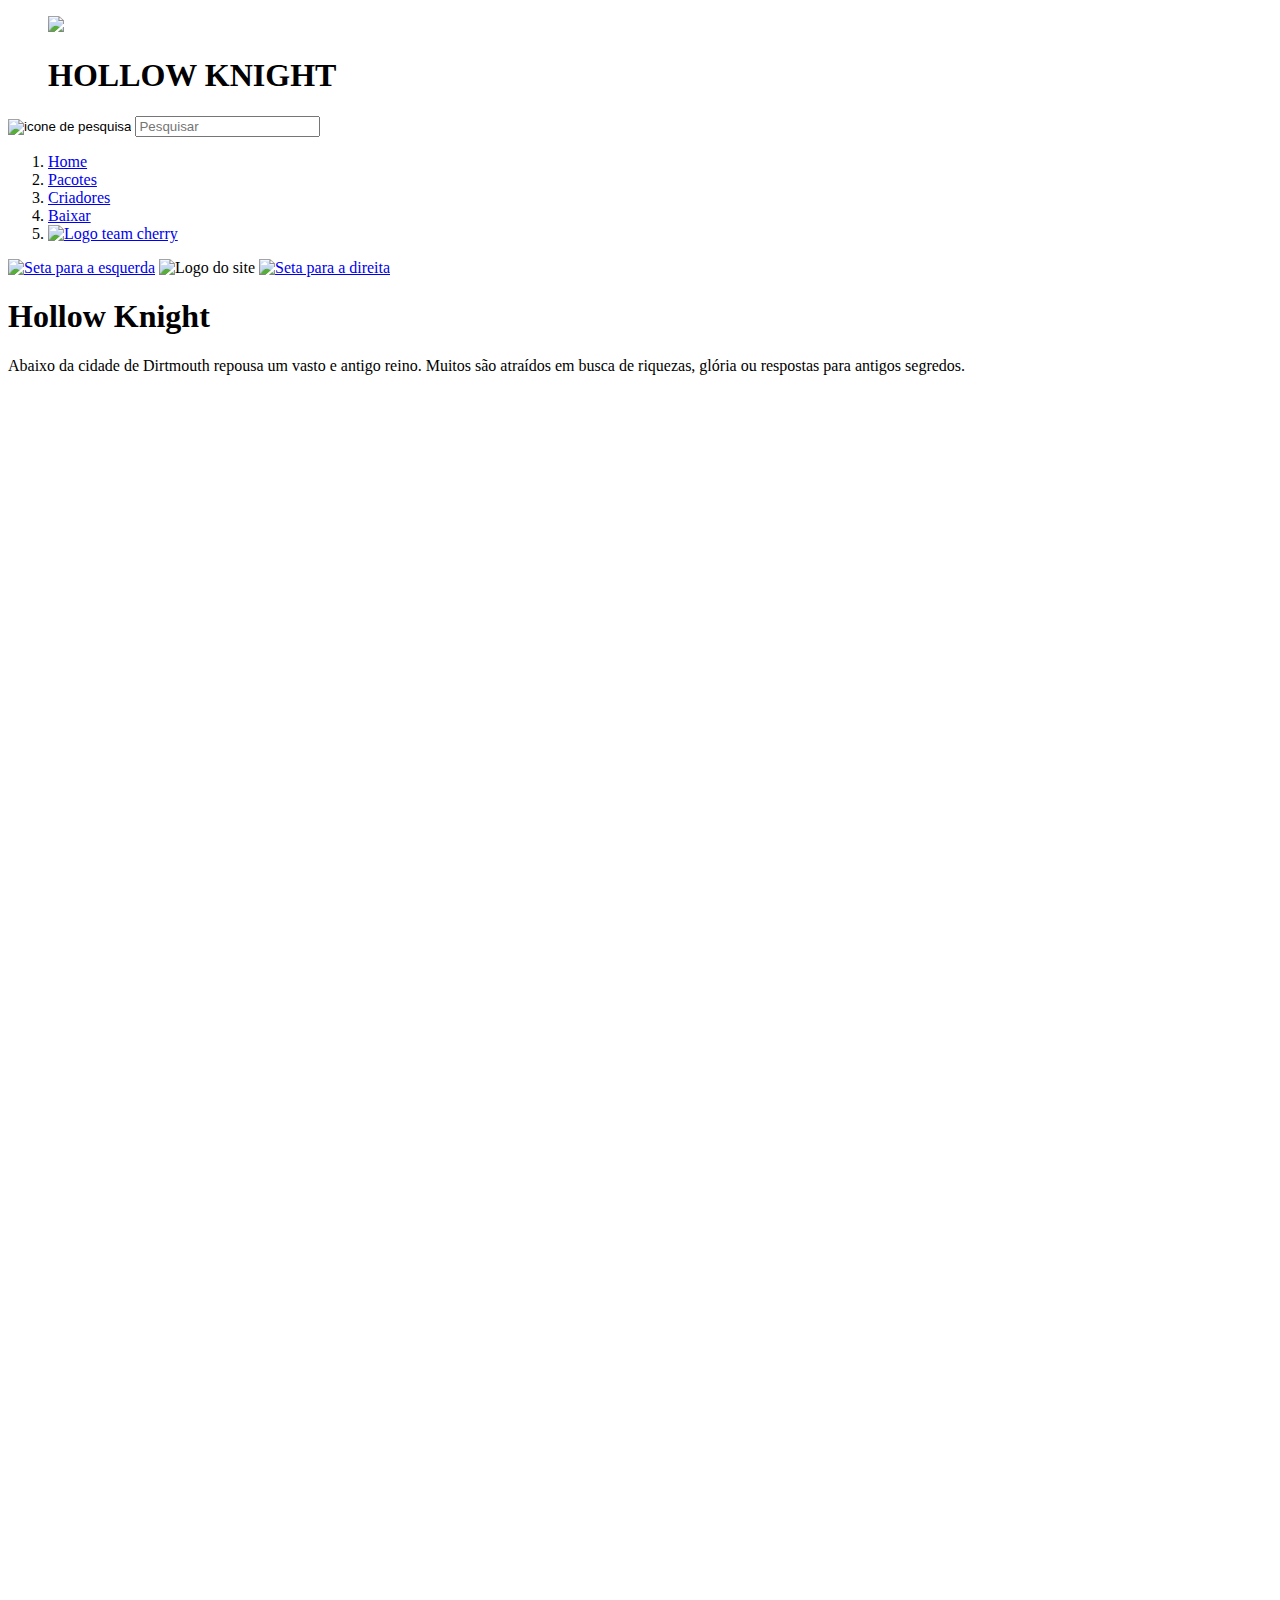
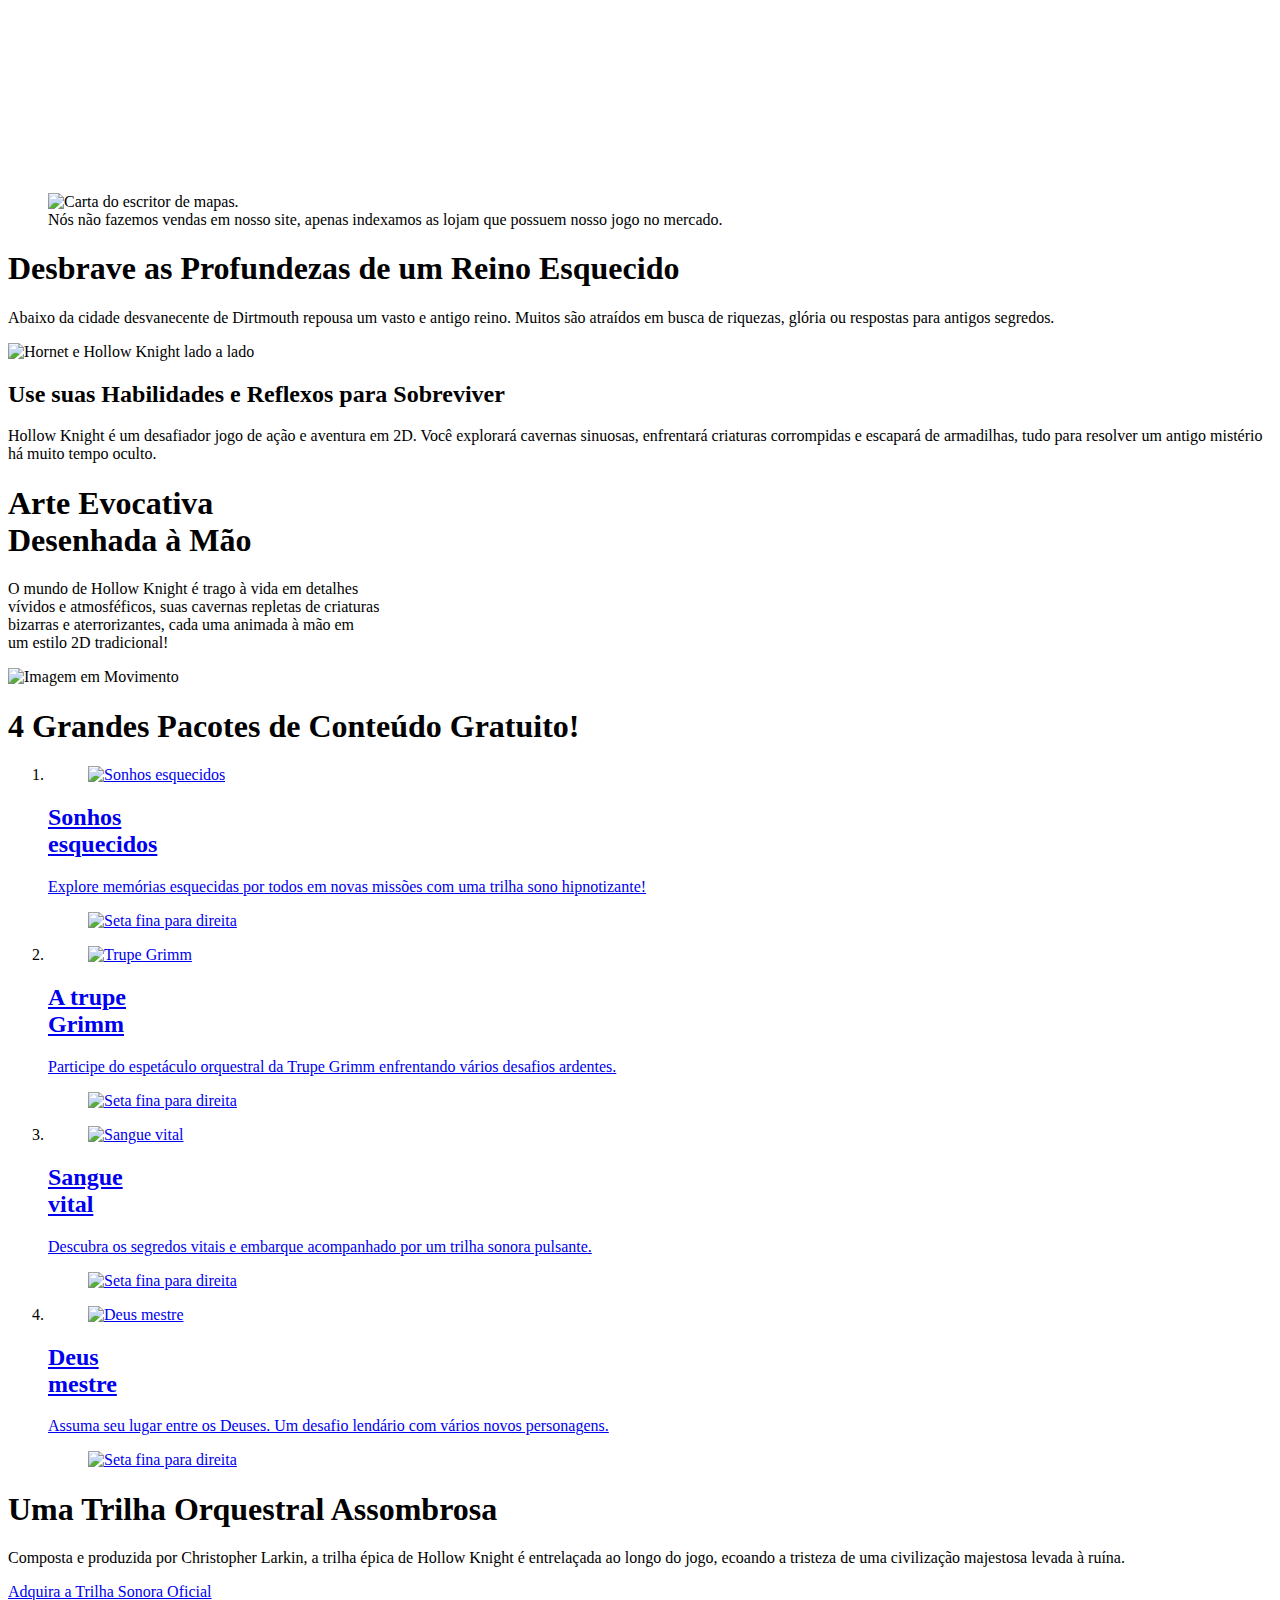
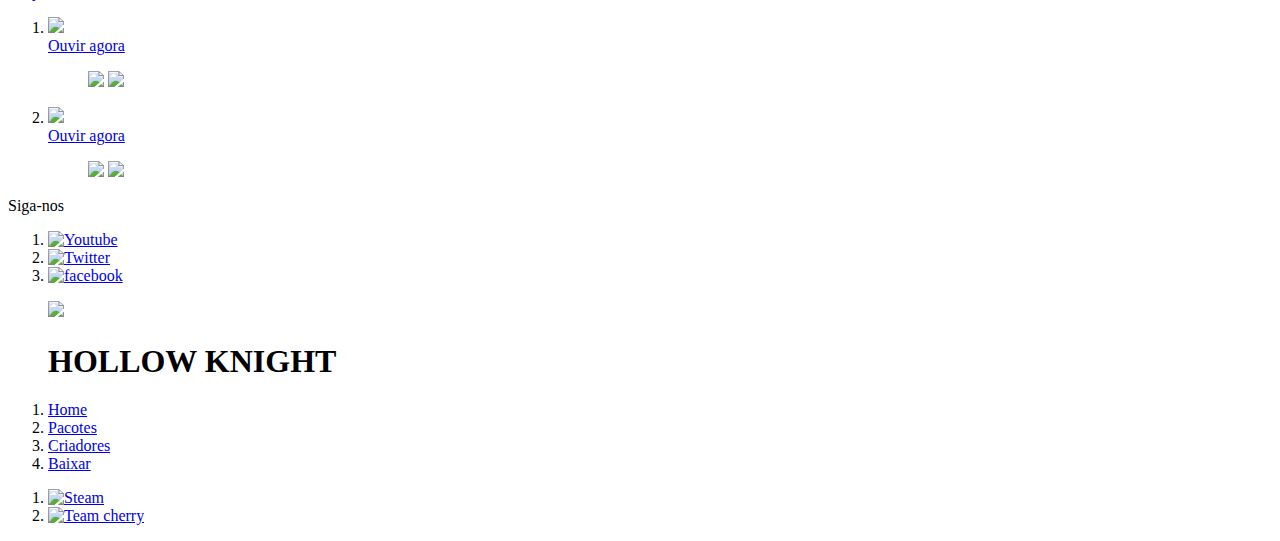
==== index.html @ 2f009029 "Add files via upload" ====
<!DOCTYPE html>
<html>

<head>
  <meta charset="utf-8">
  <meta name="viewport" content="width=device-width">
  <title>Hollow Knight</title>
  <link rel="preconnect" href="https://fonts.googleapis.com">
  <link rel="preconnect" href="https://fonts.gstatic.com" crossorigin>
  <link href="https://fonts.googleapis.com/css2?family=Poppins:ital,wght@0,100;0,200;0,300;0,400;0,500;0,600;0,700;0,800;0,900;1,100;1,200;1,300;1,400;1,500;1,600;1,700;1,800;1,900&display=swap" rel="stylesheet">
  <link href="src/hollow.css" rel="stylesheet" type="text/css"/>
  <link href="src/imagens/icons/knight-logo.svg" rel="icon">
  <link href="https://cdn.jsdelivr.net/npm/aos@2.3.4/dist/aos.css" rel="stylesheet">

  
</head>

<body>
  <div class="container">
    
  <header>
    <div>
     <figure>
       <img src="src/imagens/icons/knight-logo.svg">
       <h1>HOLLOW KNIGHT</h1>
     </figure>
       
       <div class="pesquisa">
         <form class="pesquisar">
           <input id="img_imput" type="image" placeholder="Pesquisar" alt="icone de pesquisa" src="src/imagens/icons/search.svg"> 
           <input id="pesq_input"type="search" placeholder="Pesquisar">
         </form>
       </div>
    </div>
   

   <nav>
     <ol>
       <li><a href="index.html">Home</a></li>
       <li><a href="pacotes.html">Pacotes</a></li>
       <li><a href="criadores.html">Criadores</a></li>
       <li><a href="baixar.html" class="baixar">Baixar</a></li>
       <li><a href="https://www.teamcherry.com.au" target="_blank"><img src="src/imagens/icons/team-cherry.svg" alt="Logo team cherry"></a></li>
     </ol>
   </nav>
   
 </header>


 <section id="destaque">
   <div class="fixo">
     <div id="controles">
       <a href="javascript:backSlide()"><img class="seta" src="src/imagens/icons/left.svg" alt="Seta para a esquerda"></a>
       <img src="src/imagens/icons/knight-logo.svg" alt="Logo do site">
       <a href="javascript:nextSlide()"><img class="seta" src="src/imagens/icons/right.svg" alt="Seta para a direita"></a>
     </div>

     <h1 class="titulo">Hollow Knight</h1>
     <p class="texto">Abaixo da cidade de Dirtmouth repousa um vasto e antigo reino. Muitos são atraídos em busca de riquezas, glória ou respostas para antigos segredos.</p>
   </div>
 
   <div class="carousel">
     <div class="slider-container">
       <div class="slide">
         <video autoplay muted loop>
           <source src="src/videos/video1.mp4" type="video/mp4">
         </video>
       </div>
       <div class="slide">
         <video autoplay muted loop>
           <source src="src/videos/video2.mp4" type="video/mp4">
         </video>
       </div>
       <div class="slide">
         <video autoplay muted loop>
           <source src="src/videos/video3.mp4" type="video/mp4">
         </video>
       </div>
       <div class="slide">
         <video autoplay muted loop>
           <source src="src/videos/video4.mp4" type="video/mp4">
         </video>
       </div>
       <div class="slide">
         <video autoplay muted loop>
           <source src="src/videos/video5.mp4" type="video/mp4">
         </video>
       </div>
       <div class="slide">
         <video autoplay muted loop>
           <source src="src/videos/video7.mp4" type="video/mp4">
         </video>
       </div>
       <div class="slide">
         <video autoplay muted loop>
           <source src="src/videos/video6.mp4" type="video/mp4">
         </video>
       </div>
       <div class="slide">
         <video autoplay muted loop>
           <source src="src/videos/video0.mp4" type="video/mp4">
         </video>
       </div>      
       <div class="slide">
         <video autoplay muted loop>
           <source src="src/videos/video8.mp4" type="video/mp4">
         </video>
       </div>
     </div>
   </div>
   
 </section>

 <main>
   <section class="apresentacao">
     <figure class="aviso">
       <img src="src/imagens/icons/cart.svg" alt="Carta do escritor de mapas.">
       <figcaption class="texto">Nós não fazemos vendas em nosso site, apenas indexamos as lojam que possuem nosso jogo no mercado.</figcaption>
     </figure>

     <article>
       <header>
         <h1 class="titulo">Desbrave as Profundezas de um <span>Reino Esquecido</span></h1>
         <p class="texto">Abaixo da cidade desvanecente de Dirtmouth repousa um vasto e antigo reino. Muitos são atraídos em busca de riquezas, glória ou respostas para antigos segredos.</p>
       </header>
       <picture>
        <source media="(max-width: 884px)" srcset="src/imagens/outras/Celular-Hornet&Knight.svg" alt="Hornet e Hollow Knight lado a lado">

        <img src="src/imagens/outras/Hornet&Knight.svg" alt="Hornet e Hollow Knight lado a lado">
      </picture>
     </article>
     

     <article>
       <div id="player-trailer"></div>
       <header>
         <h2 class="titulo">Use suas <span>Habilidades e Reflexos</span> para Sobreviver</h2>
         <p class="texto">Hollow Knight é um desafiador jogo de ação e aventura em 2D. Você explorará cavernas sinuosas, enfrentará criaturas corrompidas e escapará de armadilhas, tudo para resolver um antigo mistério há muito tempo oculto.</p>
       </header>
     </article>


   </section>

   <section id="destaque2">

     <div class="texto-banner2">
       <h1 class="titulo">Arte Evocativa<br> Desenhada à Mão</h1>
       <p class="texto">O mundo de Hollow Knight é trago à vida em detalhes<br> vívidos e atmosféficos, suas cavernas repletas de criaturas<br> bizarras e aterrorizantes, cada uma animada à mão em<br> um estilo 2D tradicional!</p>
     </div>
 
     <div class="container-imagem">
       <img src="src/imagens/background/background-caverna-definitivo.svg" alt="Imagem em Movimento" id="movendo">
     </div>
     
   </section>

   <section class="pacotes">
     <h1 class="titulo">4 Grandes Pacotes de <span>Conteúdo Gratuito</span>!</h1>
     <ol>

        <li>
          <a href="#">
                <div>
                    <figure><img src="src/imagens/icons/Sonhos-esquecidos.svg" alt="Sonhos esquecidos"></figure>
                    <h2 class="titulo">Sonhos<br>esquecidos</h2>
                    <p class="texto">Explore memórias esquecidas por todos em novas missões com uma trilha sono hipnotizante!</p>
                </div>
                <figure class="figure-seta"><img src="src/imagens/icons/seta-fina.svg" alt="Seta fina para direita"></figure>
            </a>   
        </li>

        <li>
          <a href="#">
              <div>
                  <figure><img src="src/imagens/icons/trupe-grimm.svg" alt="Trupe Grimm"></figure>
                  <h2 class="titulo">A trupe<br>Grimm</h2>
                  <p class="texto">Participe do espetáculo orquestral da Trupe Grimm enfrentando vários desafios ardentes.</p>
              </div>
              <figure class="figure-seta"><img src="src/imagens/icons/seta-fina.svg" alt="Seta fina para direita"></figure>
          </a>   
        </li>


      <li>
        <a href="#">
            <div>
                <figure><img src="src/imagens/icons/sangue-vital.svg" alt="Sangue vital"></figure>
                <h2 class="titulo">Sangue<br>vital</h2>
                <p class="texto">Descubra os segredos vitais e embarque acompanhado por um trilha sonora pulsante.</p>
            </div>
            <figure class="figure-seta"><img src="src/imagens/icons/seta-fina.svg" alt="Seta fina para direita"></figure>
        </a>   
      </li>

    <li>
      <a href="#">
          <div>
              <figure><img src="src/imagens/icons/deus-mestre.svg" alt="Deus mestre"></figure>
              <h2 class="titulo">Deus<br>mestre</h2>
              <p class="texto">Assuma seu lugar entre os Deuses. Um desafio lendário com vários novos personagens.</p>
          </div>
          <figure class="figure-seta"><img src="src/imagens/icons/seta-fina.svg" alt="Seta fina para direita"></figure>
      </a>   
    </li>


  </ol>
   </section>
   <section class="soundtracks">
     <article>
       <header>
        <h1 class="titulo">Uma Trilha Orquestral <span>Assombrosa</span></h1>
        <p class="texto">Composta e produzida por Christopher Larkin, a trilha épica de Hollow Knight é entrelaçada ao longo do jogo, ecoando a tristeza de uma civilização majestosa levada à ruína.</p>
       </header>
       <a class="botao" href="https://christopherlarkin.bandcamp.com/album/hollow-knight-original-soundtrack">Adquira a Trilha Sonora Oficial</a>
      </article>
     <ol>
       <li>
         <img class="banner" src="src/imagens/outras/trilha-hollow.jpg">
         <div>
            <a class="botao" href="https://open.spotify.com/intl-pt/artist/13kMpt8IdcHcdxPLcJrgU2">Ouvir agora</a>
            <figure>
              <img src="src/imagens/icons/headset-hollow.svg">
              <img src="src/imagens/icons/spotfy-hollow.svg">
            </figure>
         </div>
          
       </li>
       <li>
        <img class="banner" src="src/imagens/outras/trilha-nightmare.jpg">
        <div>
           <a class="botao" href="https://open.spotify.com/intl-pt/artist/13kMpt8IdcHcdxPLcJrgU2">Ouvir agora</a>
           <figure>
            <img src="src/imagens/icons/headset-grimm.svg">
            <img src="src/imagens/icons/spotfy-hollow.svg">
           </figure>
        </div>
         
      </li>
     </ol>
   </section>
   <!----

   <section class="parceiros">
     <h1 data-aos="fade-up">Visite também nossos amigos</h1>
     <ol data-aos="fade-up">
       <li>
         <figure>
           <img src="src/imagens/Logos/fangamer.svg" alt="Fangamer">
         </figure>
         <p>Larvas de pelúcia! Cavaleiros de pelúcia! Camisetas Rad e muito mais</p>
         <p><a href="https://www.fangamer.com/collections/hollow-knight" target="_blank">FANGAMER.COM</a></p>
       </li>
   
       <li>
         <figure>
           <img src="src/imagens/Logos/logo yetee.svg" alt="Yetee">
         </figure>
         <p>Camisetas elegantes! Pinos elegantes! O Yetee mais legal e amigável que conhecemos!</p>
         <p><a href="https://theyetee.com/collections/hollow-knight" target="_blank">THEYETEE.COM</a></p>
       </li>
   
       <li>
         <figure>
           <img src="src/imagens/Logos/logoghost.svg" alt="Ghostramp">
         </figure>
         <p>Lançamentos limitados de vinil!</p>
         <p><a href="https://store.ghostramp.com/collections/videogames" target="_blank">GHOSTRAMP.COM</a></p>
       </li>
     </ol>
   </section>

   <section class="imprensa">
     <h1 data-aos="fade-up">Cobertura de imprensa</h1>
     <figure data-aos="fade-up">
       <img src="src/imagens/Logos/imprensa.svg">
     </figure>

     <div data-aos="fade-up" class="kitpress">
       <figure><img src="src/imagens/charactersbanner.svg"></figure>
       <div>
         <p>Se você quiser escrever sobre Hollow Knight, temos um Press Kit cheio de vídeos, fatos e imagens.</p>
         <span><p>Dúvidas? Entre em contato: press (at) teamcherry.com.au</p></span>
         <p><a href="https://drive.google.com/drive/folders/1SPCRaalJJepKYOQ4fdxZEzqNukJiUQCo" target="_blank">VISITE O KIT DE IMPRENSA</a></p>
       </div>
       
     </div>
   </section>

   <section class="destaque3">
     <h1 data-aos="fade-up">Media de avaliações do jogo<br> em multiplataformas</h1>
     <ol data-aos="fade-up">
       <li>
         <figure>
           <img src="src/imagens/Logos/steam.svg">
         </figure>
         <h2>97%</h2>
         <p>310k análises</p>
       </li>

       <li>
         <figure>
           <img src="src/imagens/Logos/gogcom.svg">
         </figure>
         <h2>94%</h2>
         <p>De aprovação</p>
       </li>

       <li>
         <figure>
           <img src="src/imagens/Logos/PS4.svg">
         </figure>
         <h2>93.8%</h2>
         <p>51k de votos</p>
       </li>

       <li>
         <figure>
           <img src="src/imagens/Logos/humblestore.svg">
         </figure>
         <h2>93%</h2>
         <p>Média das reviews</p>
       </li>

       <li>
         <figure>
           <img src="src/imagens/Logos/xbox.svg">
         </figure>
         <h2>92%</h2>
         <p>5.3K de votos.</p>
       </li>
       
     </ol>
     
   </section> -->
 </main>
 
 <footer>
   <div>
    <p class="texto">Siga-nos</p>
    <ol>
      <li><a href="https://www.youtube.com/channel/UCZS2K8ZsUmujTuj3cNMyBSA"><img src="src/imagens/icons/youtube.svg" alt="Youtube"></a></li>
      <li><a href="https://x.com/TeamCherryGames"><img src="src/imagens/icons/x.svg" alt="Twitter"></a></li>
      <li><a href="https://www.facebook.com/teamcherrygames/"><img src="src/imagens/icons/facebook.svg" alt="facebook"></a></li>
    </ol>
   </div>

   
  <nav>
    <div>
      <figure>
        <img src="src/imagens/icons/knight-logo.svg">
        <h1>HOLLOW KNIGHT</h1>
      </figure>
      <ol>
        <li><a href="index.html">Home</a></li>
         <li><a href="pacotes.html">Pacotes</a></li>
         <li><a href="criadores.html">Criadores</a></li>
         <li><a href="baixar.html">Baixar</a></li>
      </ol>
    </div>
    <ol>
      <li><a href="https://store.steampowered.com/app/367520/Hollow_Knight/"><img src="src/imagens/icons/steam.svg" alt="Steam"></a></li>
      <li><a href="https://www.teamcherry.com.au/"><img src="src/imagens/icons/team-cherry-branco.png" alt="Team cherry"></a></li>
    </ol>
  </nav>
   
 </footer>
  </div>

</body>

<script src="https://www.youtube.com/iframe_api"></script>
<script src="src/knight.js"></script>
</html>
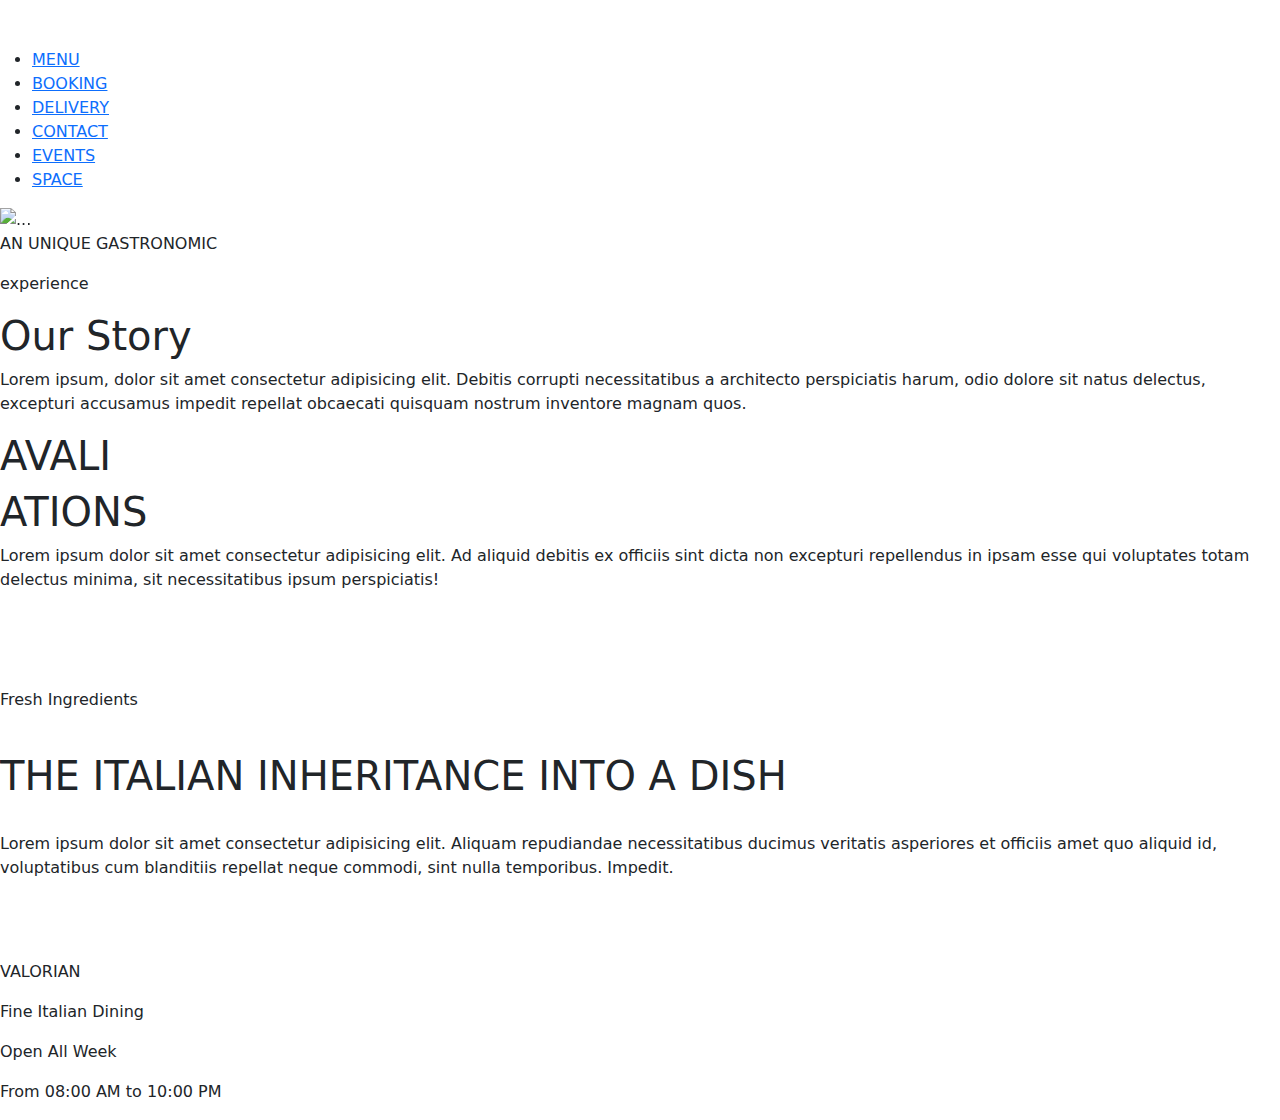
==== commit 70a6c5ff: "Add files via upload" ====
--- a/index.html
+++ b/index.html
@@ -1,376 +1,170 @@
 <!DOCTYPE html>
-<html>
+<html lang="en">
+<head>
+    <meta charset="UTF-8">
+    <meta name="viewport" content="width=device-width, initial-scale=1.0">
+    <title>Document</title>
+    <link rel="stylesheet" href="css/principal.css">
+    <link rel="preconnect" href="https://fonts.googleapis.com">
+    <link rel="preconnect" href="https://fonts.gstatic.com" crossorigin>
+    <link href="https://fonts.googleapis.com/css2?family=Great+Vibes&family=Italiana&display=swap" rel="stylesheet">
+    <link rel="preconnect" href="https://fonts.googleapis.com">
+    <link rel="preconnect" href="https://fonts.gstatic.com" crossorigin>
+    <link href="https://fonts.googleapis.com/css2?family=Love+Light&display=swap" rel="stylesheet">
 
-<head>
-  <meta charset="utf-8">
-  <meta name="viewport" content="width=device-width">
-  <title>Hollow Knight</title>
-  <link rel="preconnect" href="https://fonts.googleapis.com">
-  <link rel="preconnect" href="https://fonts.gstatic.com" crossorigin>
-  <link href="https://fonts.googleapis.com/css2?family=Poppins:ital,wght@0,100;0,200;0,300;0,400;0,500;0,600;0,700;0,800;0,900;1,100;1,200;1,300;1,400;1,500;1,600;1,700;1,800;1,900&display=swap" rel="stylesheet">
-  <link href="src/hollow.css" rel="stylesheet" type="text/css"/>
-  <link href="src/imagens/icons/knight-logo.svg" rel="icon">
-  <link href="https://cdn.jsdelivr.net/npm/aos@2.3.4/dist/aos.css" rel="stylesheet">
+</head>
+<body>
+    <header id="texto">
+        <nav>
+          
+            <div id="redes-sociais">
+                <a href="https://www.instagram.com/"><img src="imagens/instagram.png" alt=""></a>
+                <a href="https://br.pinterest.com/"><img src="imagens/pinterest.png" alt=""></a>
+                <a href="https://x.com/?lang=pt&mx=2"><img src="imagens/x.png" alt=""></a>
+            </div>
 
-  
-</head>
+            <a href="index.html"><img src="imagens/LOGO.png" alt=""></a>
 
-<body>
-  <div class="container">
-    
-  <header>
-    <div>
-     <figure>
-       <img src="src/imagens/icons/knight-logo.svg">
-       <h1>HOLLOW KNIGHT</h1>
-     </figure>
-       
-       <div class="pesquisa">
-         <form class="pesquisar">
-           <input id="img_imput" type="image" placeholder="Pesquisar" alt="icone de pesquisa" src="src/imagens/icons/search.svg"> 
-           <input id="pesq_input"type="search" placeholder="Pesquisar">
-         </form>
-       </div>
-    </div>
-   
+            <div class="mobile-menu">
+              <div class="line1"></div>
+              <div class="line2"></div>
+              <div class="line3"></div>
+            </div>
 
-   <nav>
-     <ol>
-       <li><a href="index.html">Home</a></li>
-       <li><a href="pacotes.html">Pacotes</a></li>
-       <li><a href="criadores.html">Criadores</a></li>
-       <li><a href="baixar.html" class="baixar">Baixar</a></li>
-       <li><a href="https://www.teamcherry.com.au" target="_blank"><img src="src/imagens/icons/team-cherry.svg" alt="Logo team cherry"></a></li>
-     </ol>
-   </nav>
-   
- </header>
+            <ul class="nav-list">
+              <li><a href="menu.html">MENU</a></li>
+              <li><a href="reservas.html">BOOKING</a></li>
+              <li><a href="delivery.html">DELIVERY</a></li>
+              <li><a href="contato.html">CONTACT</a></li>
+              <li><a href="eventos.html">EVENTS</a></li>
+              <li><a href="espaco.html">SPACE</a></li>
+            </ul>
 
 
- <section id="destaque">
-   <div class="fixo">
-     <div id="controles">
-       <a href="javascript:backSlide()"><img class="seta" src="src/imagens/icons/left.svg" alt="Seta para a esquerda"></a>
-       <img src="src/imagens/icons/knight-logo.svg" alt="Logo do site">
-       <a href="javascript:nextSlide()"><img class="seta" src="src/imagens/icons/right.svg" alt="Seta para a direita"></a>
-     </div>
-
-     <h1 class="titulo">Hollow Knight</h1>
-     <p class="texto">Abaixo da cidade de Dirtmouth repousa um vasto e antigo reino. Muitos são atraídos em busca de riquezas, glória ou respostas para antigos segredos.</p>
-   </div>
- 
-   <div class="carousel">
-     <div class="slider-container">
-       <div class="slide">
-         <video autoplay muted loop>
-           <source src="src/videos/video1.mp4" type="video/mp4">
-         </video>
-       </div>
-       <div class="slide">
-         <video autoplay muted loop>
-           <source src="src/videos/video2.mp4" type="video/mp4">
-         </video>
-       </div>
-       <div class="slide">
-         <video autoplay muted loop>
-           <source src="src/videos/video3.mp4" type="video/mp4">
-         </video>
-       </div>
-       <div class="slide">
-         <video autoplay muted loop>
-           <source src="src/videos/video4.mp4" type="video/mp4">
-         </video>
-       </div>
-       <div class="slide">
-         <video autoplay muted loop>
-           <source src="src/videos/video5.mp4" type="video/mp4">
-         </video>
-       </div>
-       <div class="slide">
-         <video autoplay muted loop>
-           <source src="src/videos/video7.mp4" type="video/mp4">
-         </video>
-       </div>
-       <div class="slide">
-         <video autoplay muted loop>
-           <source src="src/videos/video6.mp4" type="video/mp4">
-         </video>
-       </div>
-       <div class="slide">
-         <video autoplay muted loop>
-           <source src="src/videos/video0.mp4" type="video/mp4">
-         </video>
-       </div>      
-       <div class="slide">
-         <video autoplay muted loop>
-           <source src="src/videos/video8.mp4" type="video/mp4">
-         </video>
-       </div>
-     </div>
-   </div>
-   
- </section>
-
- <main>
-   <section class="apresentacao">
-     <figure class="aviso">
-       <img src="src/imagens/icons/cart.svg" alt="Carta do escritor de mapas.">
-       <figcaption class="texto">Nós não fazemos vendas em nosso site, apenas indexamos as lojam que possuem nosso jogo no mercado.</figcaption>
-     </figure>
-
-     <article>
-       <header>
-         <h1 class="titulo">Desbrave as Profundezas de um <span>Reino Esquecido</span></h1>
-         <p class="texto">Abaixo da cidade desvanecente de Dirtmouth repousa um vasto e antigo reino. Muitos são atraídos em busca de riquezas, glória ou respostas para antigos segredos.</p>
-       </header>
-       <picture>
-        <source media="(max-width: 884px)" srcset="src/imagens/outras/Celular-Hornet&Knight.svg" alt="Hornet e Hollow Knight lado a lado">
-
-        <img src="src/imagens/outras/Hornet&Knight.svg" alt="Hornet e Hollow Knight lado a lado">
-      </picture>
-     </article>
-     
-
-     <article>
-       <div id="player-trailer"></div>
-       <header>
-         <h2 class="titulo">Use suas <span>Habilidades e Reflexos</span> para Sobreviver</h2>
-         <p class="texto">Hollow Knight é um desafiador jogo de ação e aventura em 2D. Você explorará cavernas sinuosas, enfrentará criaturas corrompidas e escapará de armadilhas, tudo para resolver um antigo mistério há muito tempo oculto.</p>
-       </header>
-     </article>
+            
+        </nav>
+    </header>
+    <script src="mobile-navbar.js"></script>
 
 
-   </section>
+    <div id="header-image">
 
-   <section id="destaque2">
+        <div id="carouselCaptions1" class="carousel slide  carousel-fade" data-bs-ride="carousel">
 
-     <div class="texto-banner2">
-       <h1 class="titulo">Arte Evocativa<br> Desenhada à Mão</h1>
-       <p class="texto">O mundo de Hollow Knight é trago à vida em detalhes<br> vívidos e atmosféficos, suas cavernas repletas de criaturas<br> bizarras e aterrorizantes, cada uma animada à mão em<br> um estilo 2D tradicional!</p>
-     </div>
- 
-     <div class="container-imagem">
-       <img src="src/imagens/background/background-caverna-definitivo.svg" alt="Imagem em Movimento" id="movendo">
-     </div>
-     
-   </section>
+          <div class="carousel-indicators">
+            <button type="button" data-bs-target="#carouselCaptions1" data-bs-slide-to="0" class="active" aria-current="true" aria-label="Slide 1"></button>
+            <button type="button" data-bs-target="#carouselCaptions1" data-bs-slide-to="1" aria-label="Slide 2"></button>
+            <button type="button" data-bs-target="#carouselCaptions1" data-bs-slide-to="2" aria-label="Slide 3"></button>
+            <button type="button" data-bs-target="#carouselCaptions1" data-bs-slide-to="3" aria-label="Slide 4"></button>
+            <button type="button" data-bs-target="#carouselCaptions1" data-bs-slide-to="4" aria-label="Slide 5"></button>
+          </div>
 
-   <section class="pacotes">
-     <h1 class="titulo">4 Grandes Pacotes de <span>Conteúdo Gratuito</span>!</h1>
-     <ol>
+          <div class="carousel-inner">
 
-        <li>
-          <a href="#">
-                <div>
-                    <figure><img src="src/imagens/icons/Sonhos-esquecidos.svg" alt="Sonhos esquecidos"></figure>
-                    <h2 class="titulo">Sonhos<br>esquecidos</h2>
-                    <p class="texto">Explore memórias esquecidas por todos em novas missões com uma trilha sono hipnotizante!</p>
-                </div>
-                <figure class="figure-seta"><img src="src/imagens/icons/seta-fina.svg" alt="Seta fina para direita"></figure>
-            </a>   
-        </li>
+            <div class="carousel-item active" data-bs-interval="5000">
+              <img src="imagens/main-img1.png" class="d-block w-100" alt="..." >
+            </div>
 
-        <li>
-          <a href="#">
-              <div>
-                  <figure><img src="src/imagens/icons/trupe-grimm.svg" alt="Trupe Grimm"></figure>
-                  <h2 class="titulo">A trupe<br>Grimm</h2>
-                  <p class="texto">Participe do espetáculo orquestral da Trupe Grimm enfrentando vários desafios ardentes.</p>
-              </div>
-              <figure class="figure-seta"><img src="src/imagens/icons/seta-fina.svg" alt="Seta fina para direita"></figure>
-          </a>   
-        </li>
+            <div class="carousel-item" data-bs-interval="5000">
+              <img src="imagens/main-img2.png" class="d-block w-100" alt="...">
+            </div>
+
+            <div class="carousel-item" data-bs-interval="5000">
+              <img src="imagens/main-img3.png" class="d-block w-100" alt="...">
+            </div>
+
+            <div class="carousel-item" data-bs-interval="5000">
+              <img src="imagens/main-img4.png" class="d-block w-100" alt="...">
+            </div>
+
+            <div class="carousel-item" data-bs-interval="5000">
+              <img src="imagens/main-img5.png" class="d-block w-100" alt="...">
+            </div>
+
+          </div>
+
+        </div>
+
+        <link href="https://cdn.jsdelivr.net/npm/bootstrap@5.3.3/dist/css/bootstrap.min.css" rel="stylesheet" integrity="sha384-QWTKZyjpPEjISv5WaRU9OFeRpok6YctnYmDr5pNlyT2bRjXh0JMhjY6hW+ALEwIH" crossorigin="anonymous">
+        <script src="https://cdn.jsdelivr.net/npm/bootstrap@5.3.3/dist/js/bootstrap.bundle.min.js" integrity="sha384-YvpcrYf0tY3lHB60NNkmXc5s9fDVZLESaAA55NDzOxhy9GkcIdslK1eN7N6jIeHz" crossorigin="anonymous"></script>
+
+        <p id="carousel-bottom-text1">AN UNIQUE GASTRONOMIC</p>
+        <p id="carousel-bottom-text2">experience</p>
+    
+    </div>
+        
+
+    <main id="main-page">
 
 
-      <li>
-        <a href="#">
-            <div>
-                <figure><img src="src/imagens/icons/sangue-vital.svg" alt="Sangue vital"></figure>
-                <h2 class="titulo">Sangue<br>vital</h2>
-                <p class="texto">Descubra os segredos vitais e embarque acompanhado por um trilha sonora pulsante.</p>
+<!--STORY SECTION-->
+
+      <div id="about-us-part">
+
+          <h1 id="title">Our Story</h1>
+          <p id="text">Lorem ipsum, dolor sit amet consectetur adipisicing elit. Debitis corrupti necessitatibus a architecto perspiciatis harum, odio dolore sit natus delectus, excepturi accusamus impedit repellat obcaecati quisquam nostrum inventore magnam quos.</p>
+
+      </div> 
+      
+<!--AVALIATIONS SECTION-->
+    
+        <div id="avaliations-part">
+            <div id="left-side-avaliations">
+                <h1 id="avaliations-title">AVALI</h1>
+                <h1 id="avaliations-title">ATIONS</h1>
+                <p id="avaliations">Lorem ipsum dolor sit amet consectetur adipisicing elit. Ad aliquid debitis ex officiis sint dicta non excepturi repellendus in ipsam esse qui voluptates totam delectus minima, sit necessitatibus ipsum perspiciatis!</p>
             </div>
-            <figure class="figure-seta"><img src="src/imagens/icons/seta-fina.svg" alt="Seta fina para direita"></figure>
-        </a>   
-      </li>
 
-    <li>
-      <a href="#">
-          <div>
-              <figure><img src="src/imagens/icons/deus-mestre.svg" alt="Deus mestre"></figure>
-              <h2 class="titulo">Deus<br>mestre</h2>
-              <p class="texto">Assuma seu lugar entre os Deuses. Um desafio lendário com vários novos personagens.</p>
-          </div>
-          <figure class="figure-seta"><img src="src/imagens/icons/seta-fina.svg" alt="Seta fina para direita"></figure>
-      </a>   
-    </li>
+            <figure>
+              <img src="imagens/avaliations-image.png" alt="">
+            </figure>
+
+            
+        </div>
 
 
-  </ol>
-   </section>
-   <section class="soundtracks">
-     <article>
-       <header>
-        <h1 class="titulo">Uma Trilha Orquestral <span>Assombrosa</span></h1>
-        <p class="texto">Composta e produzida por Christopher Larkin, a trilha épica de Hollow Knight é entrelaçada ao longo do jogo, ecoando a tristeza de uma civilização majestosa levada à ruína.</p>
-       </header>
-       <a class="botao" href="https://christopherlarkin.bandcamp.com/album/hollow-knight-original-soundtrack">Adquira a Trilha Sonora Oficial</a>
-      </article>
-     <ol>
-       <li>
-         <img class="banner" src="src/imagens/outras/trilha-hollow.jpg">
-         <div>
-            <a class="botao" href="https://open.spotify.com/intl-pt/artist/13kMpt8IdcHcdxPLcJrgU2">Ouvir agora</a>
+<!--INGREDIENTS SECTION-->
+
+        <div id="ingredients-part">
+          <figure>
+            <img src="imagens/fresh-part-img.png" alt="">
+          </figure>
+            
+
+            <div id="ingredients-text-side">
+
+              <p id="ingredients-first-text">Fresh Ingredients</p> <br>
+              <h1 id="ingredients-second-text">THE ITALIAN INHERITANCE INTO A DISH</h1> <br>
+              <p id="ingredients-third-text">Lorem ipsum dolor sit amet consectetur adipisicing elit. Aliquam repudiandae necessitatibus ducimus veritatis asperiores et officiis amet quo aliquid id, voluptatibus cum blanditiis repellat neque commodi, sint nulla temporibus. Impedit.</p><br>
+              
+            </div>
+        </div>
+
+
+        <div id="extra-space-bg"></div>
+
+<!--FOOTER SECTION-->
+
+        <footer>
+
+          <div id="upper-extra-space-bg-footer">
             <figure>
-              <img src="src/imagens/icons/headset-hollow.svg">
-              <img src="src/imagens/icons/spotfy-hollow.svg">
+              <img src="imagens/footer-img.png" alt="">
             </figure>
-         </div>
-          
-       </li>
-       <li>
-        <img class="banner" src="src/imagens/outras/trilha-nightmare.jpg">
-        <div>
-           <a class="botao" href="https://open.spotify.com/intl-pt/artist/13kMpt8IdcHcdxPLcJrgU2">Ouvir agora</a>
-           <figure>
-            <img src="src/imagens/icons/headset-grimm.svg">
-            <img src="src/imagens/icons/spotfy-hollow.svg">
-           </figure>
-        </div>
-         
-      </li>
-     </ol>
-   </section>
-   <!----
+          </div>
 
-   <section class="parceiros">
-     <h1 data-aos="fade-up">Visite também nossos amigos</h1>
-     <ol data-aos="fade-up">
-       <li>
-         <figure>
-           <img src="src/imagens/Logos/fangamer.svg" alt="Fangamer">
-         </figure>
-         <p>Larvas de pelúcia! Cavaleiros de pelúcia! Camisetas Rad e muito mais</p>
-         <p><a href="https://www.fangamer.com/collections/hollow-knight" target="_blank">FANGAMER.COM</a></p>
-       </li>
-   
-       <li>
-         <figure>
-           <img src="src/imagens/Logos/logo yetee.svg" alt="Yetee">
-         </figure>
-         <p>Camisetas elegantes! Pinos elegantes! O Yetee mais legal e amigável que conhecemos!</p>
-         <p><a href="https://theyetee.com/collections/hollow-knight" target="_blank">THEYETEE.COM</a></p>
-       </li>
-   
-       <li>
-         <figure>
-           <img src="src/imagens/Logos/logoghost.svg" alt="Ghostramp">
-         </figure>
-         <p>Lançamentos limitados de vinil!</p>
-         <p><a href="https://store.ghostramp.com/collections/videogames" target="_blank">GHOSTRAMP.COM</a></p>
-       </li>
-     </ol>
-   </section>
+          <div id="footer-logo">
+            <p>VALORIAN</p>
+          </div>
 
-   <section class="imprensa">
-     <h1 data-aos="fade-up">Cobertura de imprensa</h1>
-     <figure data-aos="fade-up">
-       <img src="src/imagens/Logos/imprensa.svg">
-     </figure>
+          <div id="lower-extra-space-bg-footer">
+            <p>Fine Italian Dining</p>
+            <p>Open All Week</p>
+            <p>From 08:00 AM to 10:00 PM</p>
+          </div>
 
-     <div data-aos="fade-up" class="kitpress">
-       <figure><img src="src/imagens/charactersbanner.svg"></figure>
-       <div>
-         <p>Se você quiser escrever sobre Hollow Knight, temos um Press Kit cheio de vídeos, fatos e imagens.</p>
-         <span><p>Dúvidas? Entre em contato: press (at) teamcherry.com.au</p></span>
-         <p><a href="https://drive.google.com/drive/folders/1SPCRaalJJepKYOQ4fdxZEzqNukJiUQCo" target="_blank">VISITE O KIT DE IMPRENSA</a></p>
-       </div>
-       
-     </div>
-   </section>
 
-   <section class="destaque3">
-     <h1 data-aos="fade-up">Media de avaliações do jogo<br> em multiplataformas</h1>
-     <ol data-aos="fade-up">
-       <li>
-         <figure>
-           <img src="src/imagens/Logos/steam.svg">
-         </figure>
-         <h2>97%</h2>
-         <p>310k análises</p>
-       </li>
-
-       <li>
-         <figure>
-           <img src="src/imagens/Logos/gogcom.svg">
-         </figure>
-         <h2>94%</h2>
-         <p>De aprovação</p>
-       </li>
-
-       <li>
-         <figure>
-           <img src="src/imagens/Logos/PS4.svg">
-         </figure>
-         <h2>93.8%</h2>
-         <p>51k de votos</p>
-       </li>
-
-       <li>
-         <figure>
-           <img src="src/imagens/Logos/humblestore.svg">
-         </figure>
-         <h2>93%</h2>
-         <p>Média das reviews</p>
-       </li>
-
-       <li>
-         <figure>
-           <img src="src/imagens/Logos/xbox.svg">
-         </figure>
-         <h2>92%</h2>
-         <p>5.3K de votos.</p>
-       </li>
-       
-     </ol>
-     
-   </section> -->
- </main>
- 
- <footer>
-   <div>
-    <p class="texto">Siga-nos</p>
-    <ol>
-      <li><a href="https://www.youtube.com/channel/UCZS2K8ZsUmujTuj3cNMyBSA"><img src="src/imagens/icons/youtube.svg" alt="Youtube"></a></li>
-      <li><a href="https://x.com/TeamCherryGames"><img src="src/imagens/icons/x.svg" alt="Twitter"></a></li>
-      <li><a href="https://www.facebook.com/teamcherrygames/"><img src="src/imagens/icons/facebook.svg" alt="facebook"></a></li>
-    </ol>
-   </div>
-
-   
-  <nav>
-    <div>
-      <figure>
-        <img src="src/imagens/icons/knight-logo.svg">
-        <h1>HOLLOW KNIGHT</h1>
-      </figure>
-      <ol>
-        <li><a href="index.html">Home</a></li>
-         <li><a href="pacotes.html">Pacotes</a></li>
-         <li><a href="criadores.html">Criadores</a></li>
-         <li><a href="baixar.html">Baixar</a></li>
-      </ol>
-    </div>
-    <ol>
-      <li><a href="https://store.steampowered.com/app/367520/Hollow_Knight/"><img src="src/imagens/icons/steam.svg" alt="Steam"></a></li>
-      <li><a href="https://www.teamcherry.com.au/"><img src="src/imagens/icons/team-cherry-branco.png" alt="Team cherry"></a></li>
-    </ol>
-  </nav>
-   
- </footer>
-  </div>
-
+        </footer>
+    </main>
 </body>
-
-<script src="https://www.youtube.com/iframe_api"></script>
-<script src="src/knight.js"></script>
-</html>
+</html>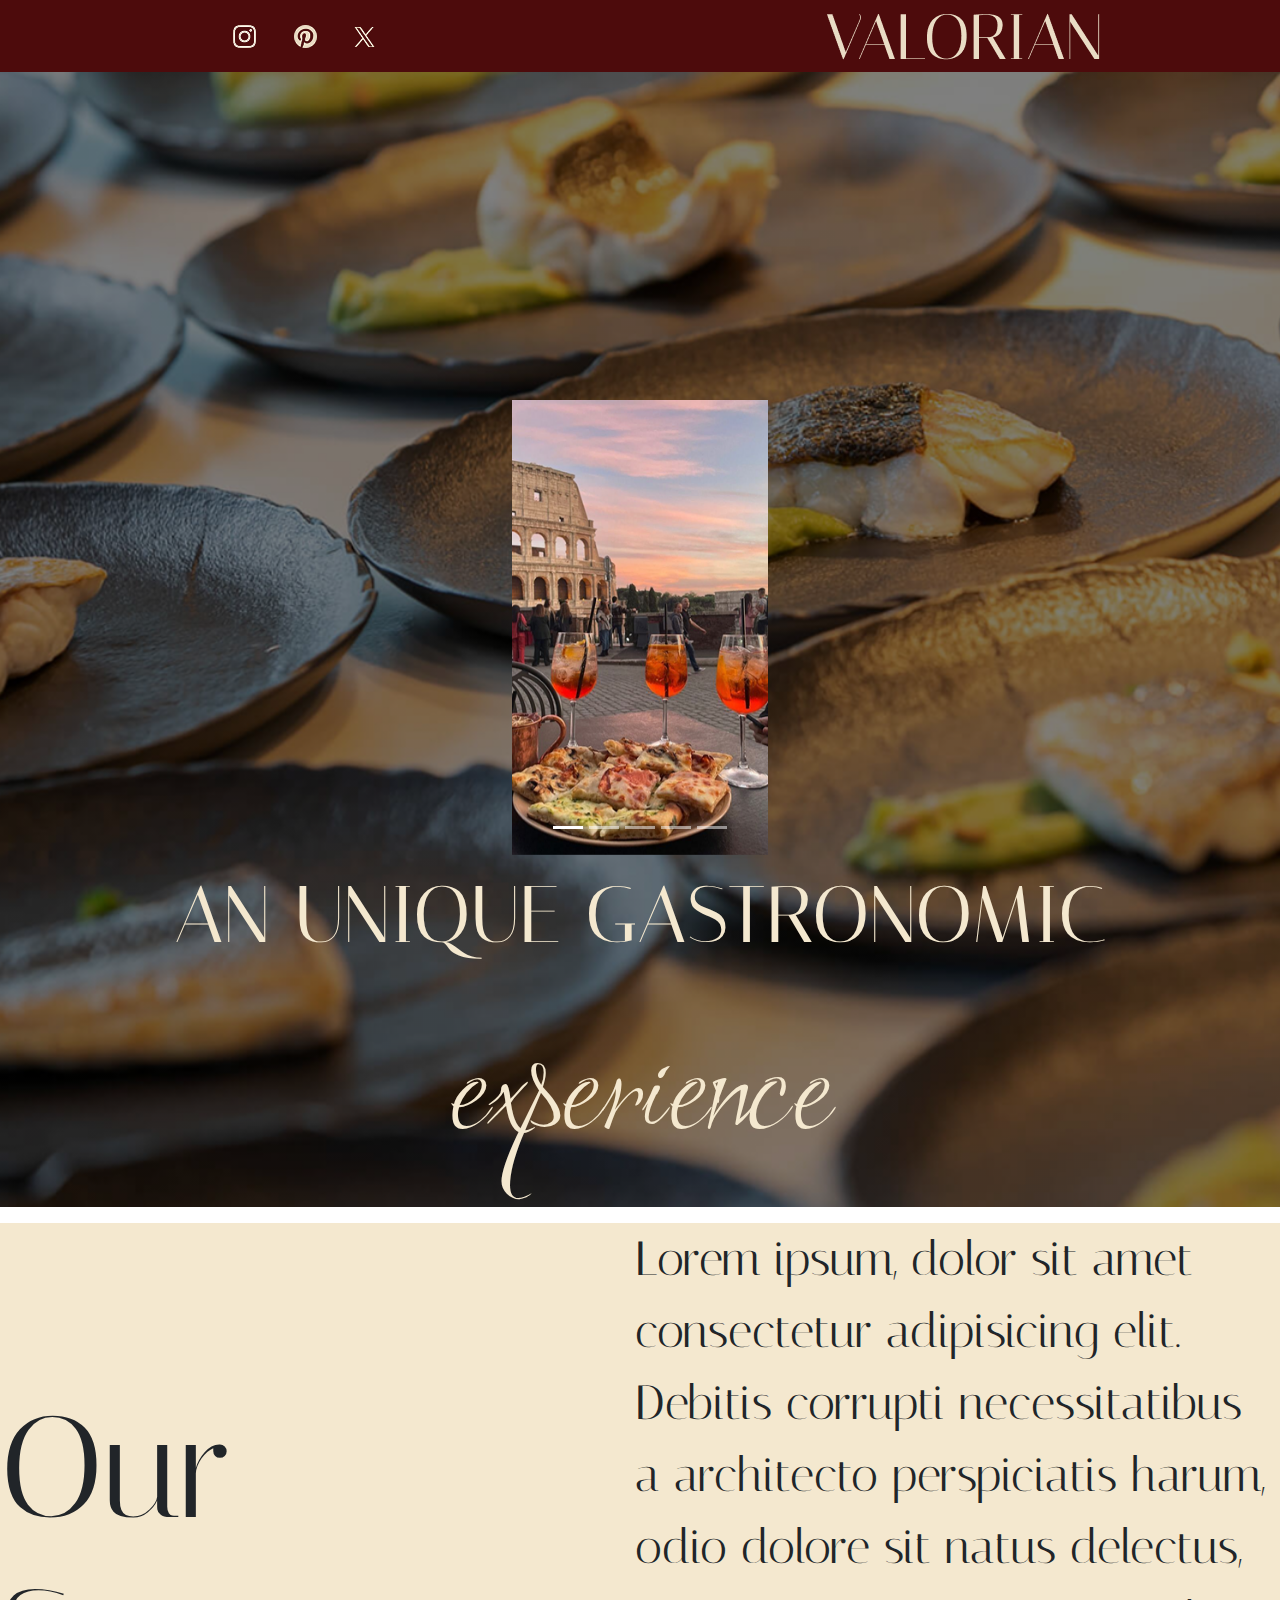
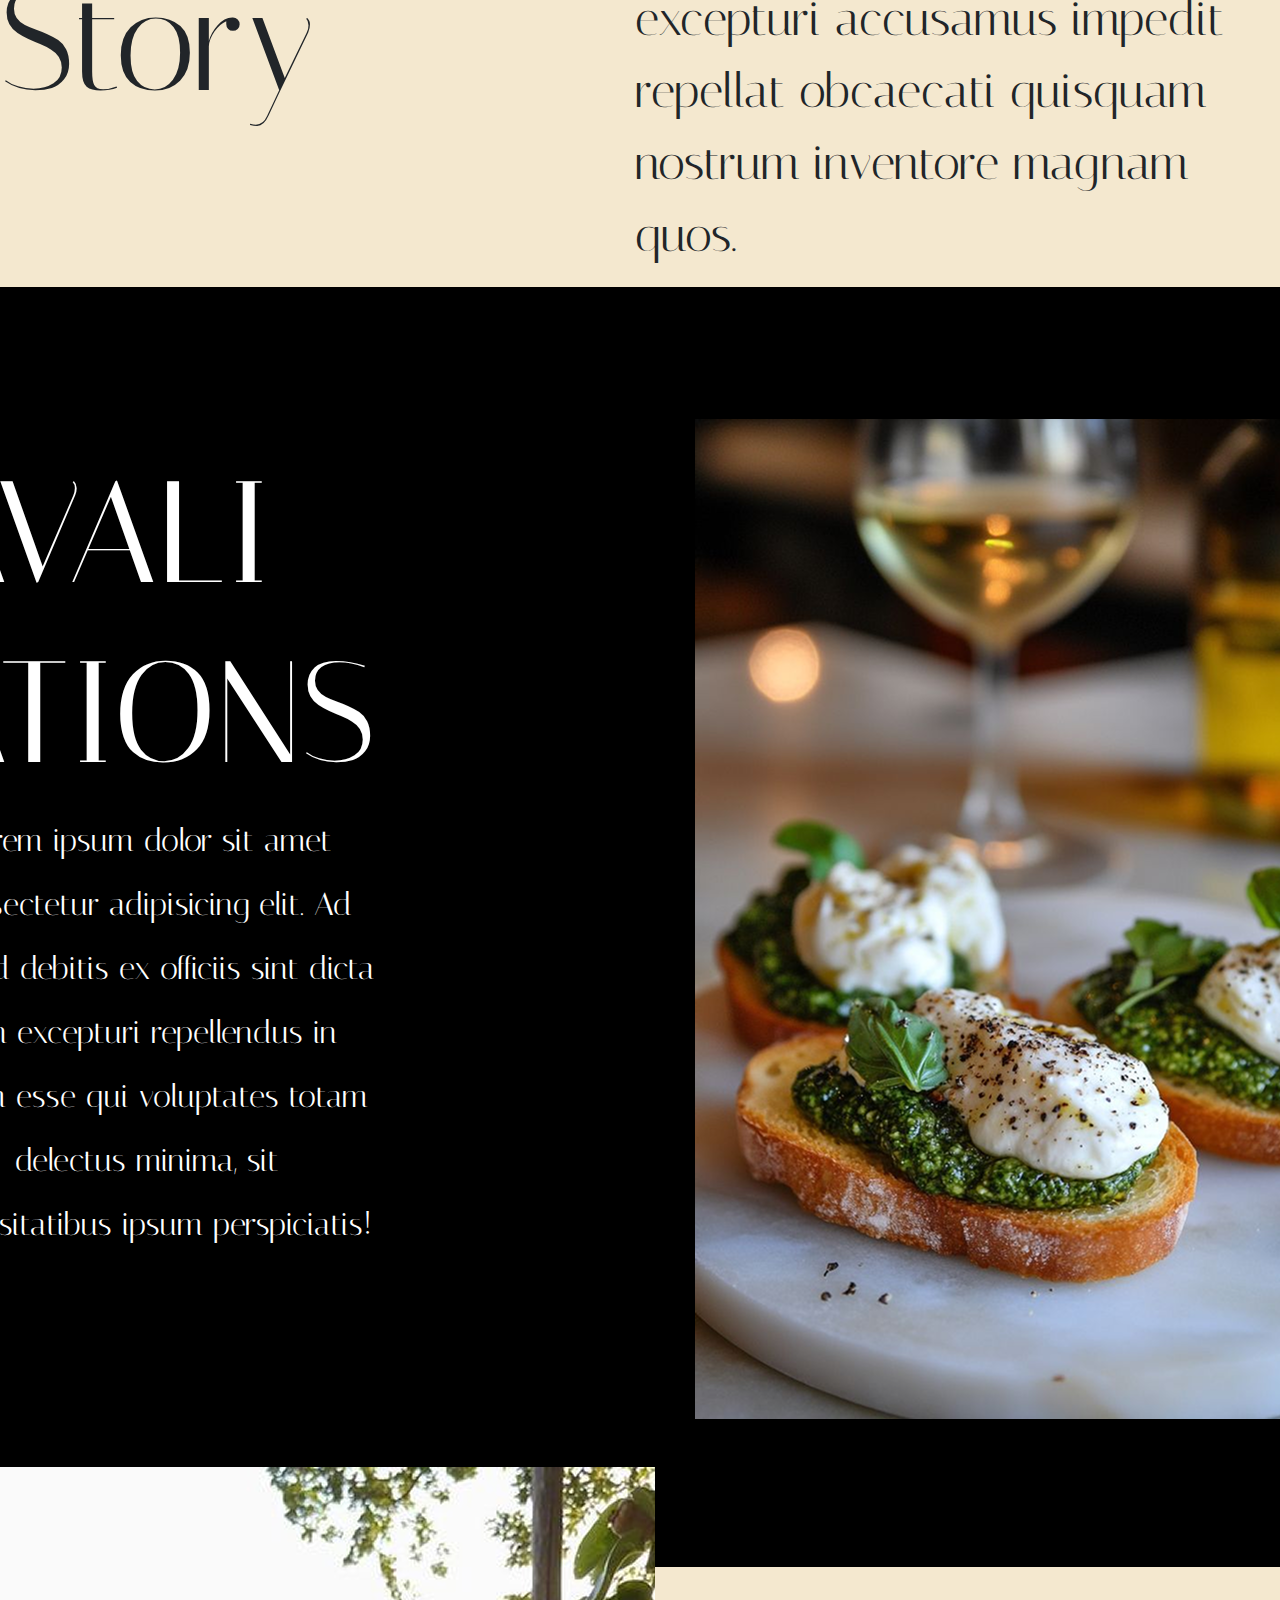
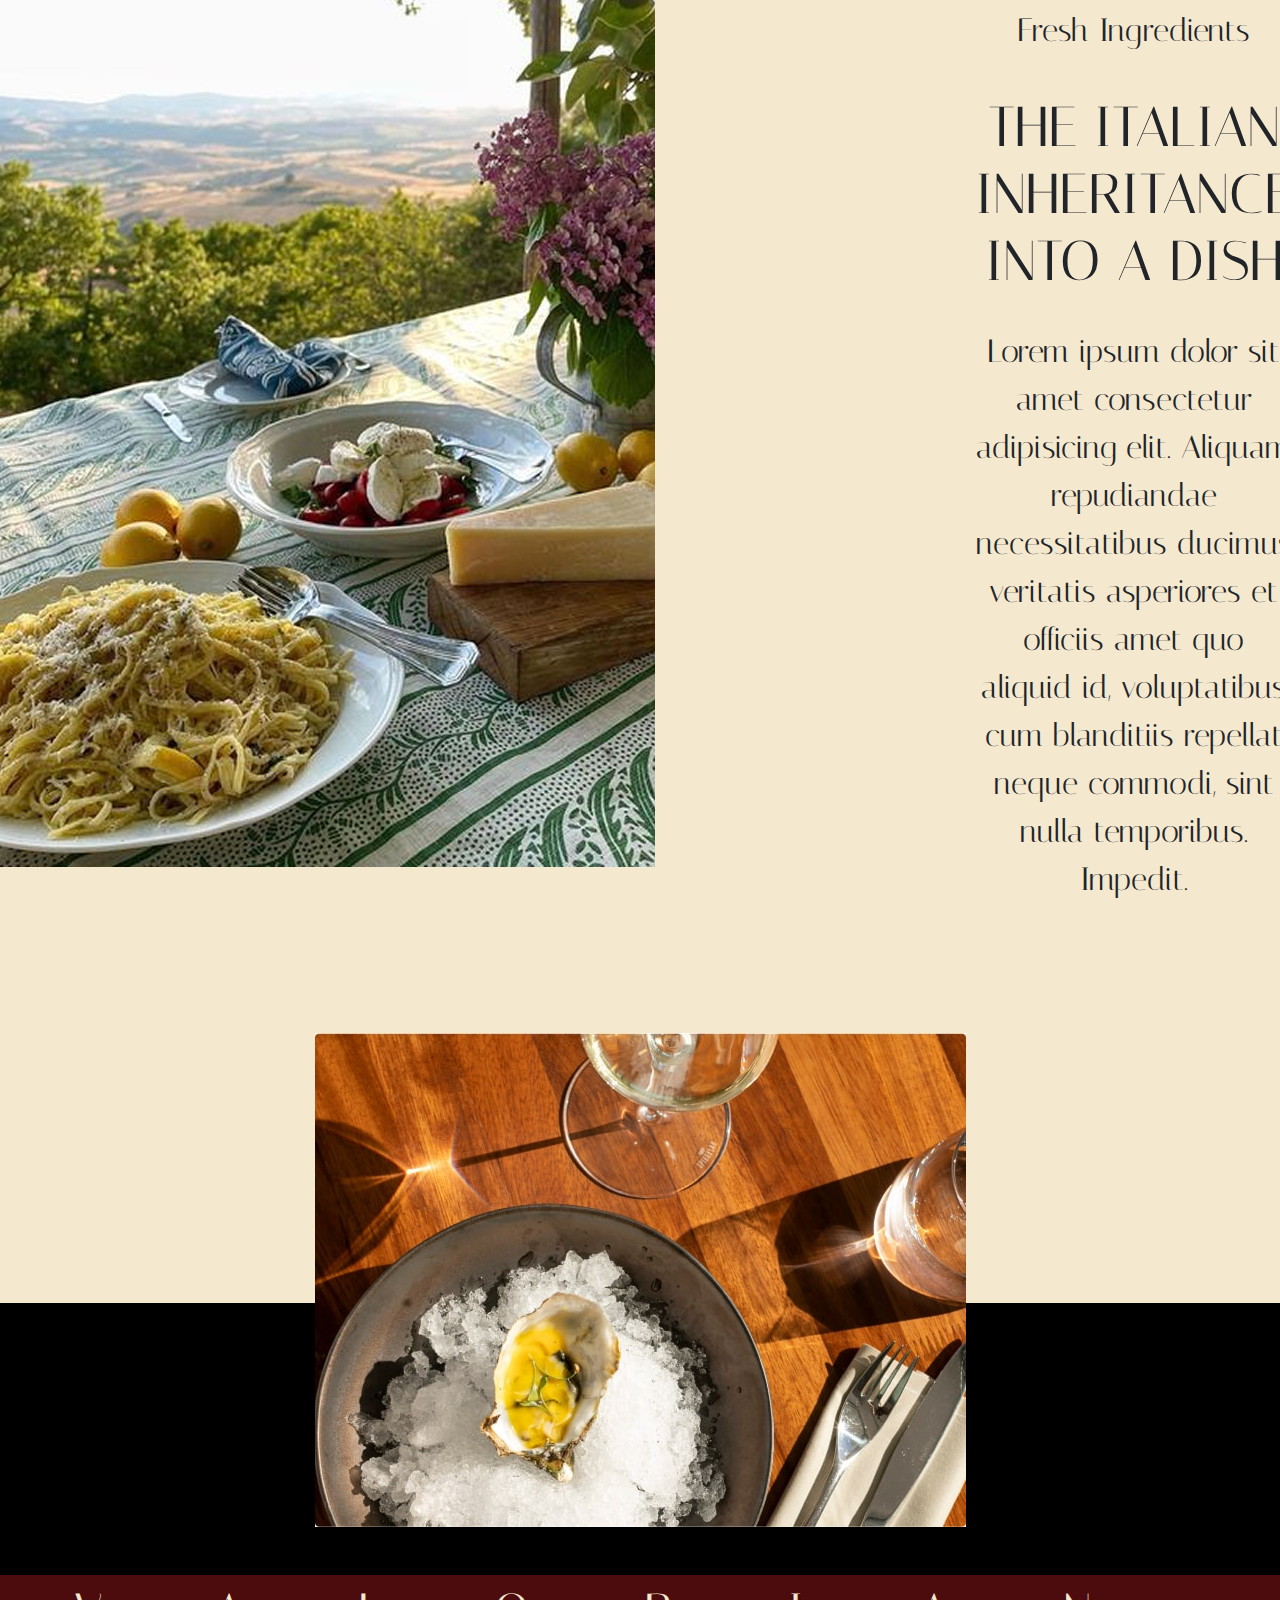
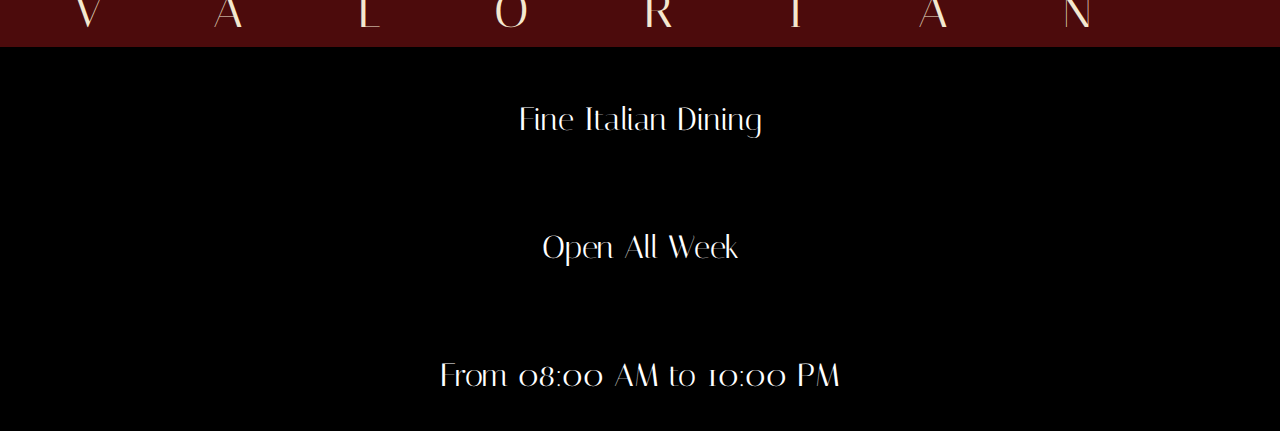
==== commit eba71a0e: "Oi" ====
--- a/index.html
+++ b/index.html
@@ -3,7 +3,7 @@
 <head>
     <meta charset="UTF-8">
     <meta name="viewport" content="width=device-width, initial-scale=1.0">
-    <title>Document</title>
+    <title>VALORIAN</title>
     <link rel="stylesheet" href="css/principal.css">
     <link rel="preconnect" href="https://fonts.googleapis.com">
     <link rel="preconnect" href="https://fonts.gstatic.com" crossorigin>
--- a/css/principal.css
+++ b/css/principal.css
@@ -0,0 +1,367 @@
+*{
+    margin: 0;
+    padding: 0;
+}
+
+/*MENU RESPONSIVO ----------------------------------------------------------------------------------------------*/
+nav a{
+    color: #f4e8cf;
+    text-decoration: none;
+    transition: 0.3s;
+    font-family: system-ui, -apple-system, BlinkMacSystemFont, 'Segoe UI', Roboto, Oxygen, Ubuntu, Cantarell, 'Open Sans', 'Helvetica Neue', sans-serif;
+
+}
+
+nav a:hover{
+    opacity: 0.7;
+}
+
+nav{
+    display: flex;
+    justify-content: space-around;
+    align-items: center;
+    height: 8vh;
+}
+
+.nav-list{
+    list-style: none;
+    display: flex;
+}
+
+
+.nav-list li{
+    letter-spacing: 3px;
+    margin-left: 32px;
+}
+
+
+.mobile-menu div{
+    width: 32px;
+    height: 2px;
+    background: #f4e8cf;
+    margin: 8px;
+    transition: 0.3s;
+}
+
+.mobile-menu{
+    display: none;
+    cursor: pointer;
+}
+
+
+@media (max-width: 12000px){
+    body {
+        overflow-x: hidden;
+    }
+    .nav-list{
+        position: absolute;
+        top: 8vh;
+        right: 0;
+        width: 50vw;
+        height: 92vh;
+        background: #4C0B0C;
+        flex-direction: column;
+        align-items: center;
+        justify-content: space-around;
+        transform: translateX(100%);
+        transition: transform 0.3s ease-in;
+        z-index: 1000;
+    }
+
+    .nav-list-li{
+        margin-left: 0;
+        opacity: 0;
+    }
+    .mobile-menu{
+        display: block;
+    }
+}
+
+.nav-list.active{
+    transform: translateX(0);
+}
+
+@keyframes navLinkFade{
+    from{
+        opacity: 0;
+        transform: translateX(50px);
+    }
+
+    to{
+        opacity: 1;
+        transform: translateX(0);
+    }
+}
+
+
+.mobile-menu.active .line1{
+    transform: rotate(-45deg) translate(-8px, 8px);
+}
+
+.mobile-menu.active .line2{
+    opacity: 0;
+}
+
+.mobile-menu.active .line3{
+    transform: rotate(45deg) translate(-5px, -7px);
+}
+
+#redes-sociais a{
+    margin: 1em;
+}
+
+/*HEADER-------------------------------------------------------------------------*/
+
+
+header#texto{
+    background-color: #4d0b0c;
+    height: 8vh;
+    width: 200vh;
+    position: fixed;
+    z-index: 1000;
+ 
+}
+
+#header-image{
+    background: linear-gradient(rgba(0, 0, 0, 0.5), rgba(0, 0, 0, 0.5)), url('../imagens/img-header-main.png');
+    background-size: cover;
+    height: fit-content; 
+
+    
+}
+
+#carouselCaptions1 {
+    margin: 0 auto;
+    padding-top: 25em;
+    max-width: 20vw;
+}
+
+#carousel-bottom-text1{
+    font-size: 500%;
+    text-align: center;
+    font-family: "Italiana", serif;
+    color: #f4e8cf;
+}
+
+#carousel-bottom-text2{
+    font-size: 900%;
+    text-align: center;
+    font-family: "Love Light", serif;
+    color: #f4e8cf;
+}
+
+
+
+/*MAIN PAGE -------------------------------------------------------------------------------------------------------------------------------*/
+
+
+/*STORY SECTION ----------------------------------------------------*/
+
+
+#about-us-part {
+    background-color: #f4e8cf;    
+    display: flex;
+    align-items: center;
+    justify-content: center;
+    gap: 20em;
+}
+
+h1#title{
+    font-size: 900%;
+    font-family: "Italiana", serif;
+    margin-bottom: 1em;
+    margin-top: 1em;
+}
+
+p#text{
+    max-width: 30em;
+    font-size: 300%;
+    font-family: "Italiana", serif;
+}
+
+
+
+#side-text{
+    max-width: 40em;
+    text-align: right;
+    margin-left: 2em;
+    margin-right: 12em;
+}
+
+
+
+   
+/*AVALIATION SECTION------------------------------------------------*/
+
+div#avaliations-part{
+    background-color: black;
+    display: flex;
+    justify-content: center;
+    gap: 20em;
+    height: 80em;
+}
+
+
+
+h1#avaliations-title{
+    color: white;
+    font-size: 900%;
+    font-family: "Italiana", serif;
+
+}
+
+p#avaliations{
+    color: white;
+    font-size:200%;
+    line-height: 2em;
+    font-family: "Italiana", serif;
+    text-align: center;
+}
+
+#left-side-avaliations{
+    max-width: 30em;
+    margin-top: 10em;
+}
+
+#avaliations-part figure{
+    display: flex;
+    align-items: center;
+    justify-content: center;
+}
+/*INGREDIENTS SECTION ----------------------------------------------------*/
+
+#ingredients-part{
+    background-color: #f4e8cf;
+    display: flex;
+    align-items: center;
+    justify-content: center;
+    gap: 20em;
+}
+
+#ingredients-part img{
+    position: relative;
+    top: -100px;
+}
+
+#ingredients-text-side{
+    text-align: center;
+    max-width: 50em;
+}
+
+#ingredients-first-text{
+    font-family: "Italiana", serif;
+    font-size: 200%;
+}
+
+#ingredients-second-text{
+    font-family: "Italiana", serif;
+    font-size: 350%;
+}
+
+#ingredients-third-text{
+    font-family: "Italiana", serif;
+    font-size: 200%;
+}
+
+#extra-space-bg{
+    background-color: #f4e8cf;
+    min-height: 20em;
+}
+
+/*FOOTER SECTION ----------------------------------------------------*/
+
+
+footer{
+    background-color: black;
+}
+
+#footer-logo{
+    margin-top: 7em;
+}
+
+#upper-extra-space-bg-footer{
+    background-color: black;
+    height: 10em;
+}
+
+#lower-extra-space-bg-footer p{
+    color: white;
+    font-size: 200%;
+    font-family: "Italiana", serif;
+    text-align: center;
+    padding: 1em;
+}
+
+footer figure{
+    position: relative;
+    top: -270px;
+    text-align: center;
+}
+
+@media screen and (max-width: 10000px){
+
+    #footer-logo p{
+        color: #f4e8cf;
+        letter-spacing: 4em;
+        font-family: "Italiana", serif;
+        text-align: center;
+        font-size: 300%;
+        background-color: #4C0B0C;
+    }
+}
+
+
+@media screen and (max-width: 1600px){
+
+    #footer-logo p{
+        letter-spacing: 3.6em;
+    }
+}
+
+@media screen and (max-width: 1500px){
+
+    #footer-logo p{
+        letter-spacing: 3.2em;
+    }
+}
+
+@media screen and (max-width: 1400px){
+
+    #footer-logo p{
+        letter-spacing: 2.8em;
+    }
+}
+
+@media screen and (max-width: 1300px){
+
+    #footer-logo p{
+        letter-spacing: 2.4em;
+    }
+}
+
+@media screen and (max-width: 1200px){
+
+    #footer-logo p{
+        letter-spacing: 2em;
+    }
+}
+
+@media screen and (max-width: 1100px){
+
+    #footer-logo p{
+        letter-spacing: 1.6em;
+    }
+}
+
+@media screen and (max-width: 1000px){
+
+    #footer-logo p{
+        letter-spacing: 1.2em;
+    }
+}
+
+
+
+
+
+
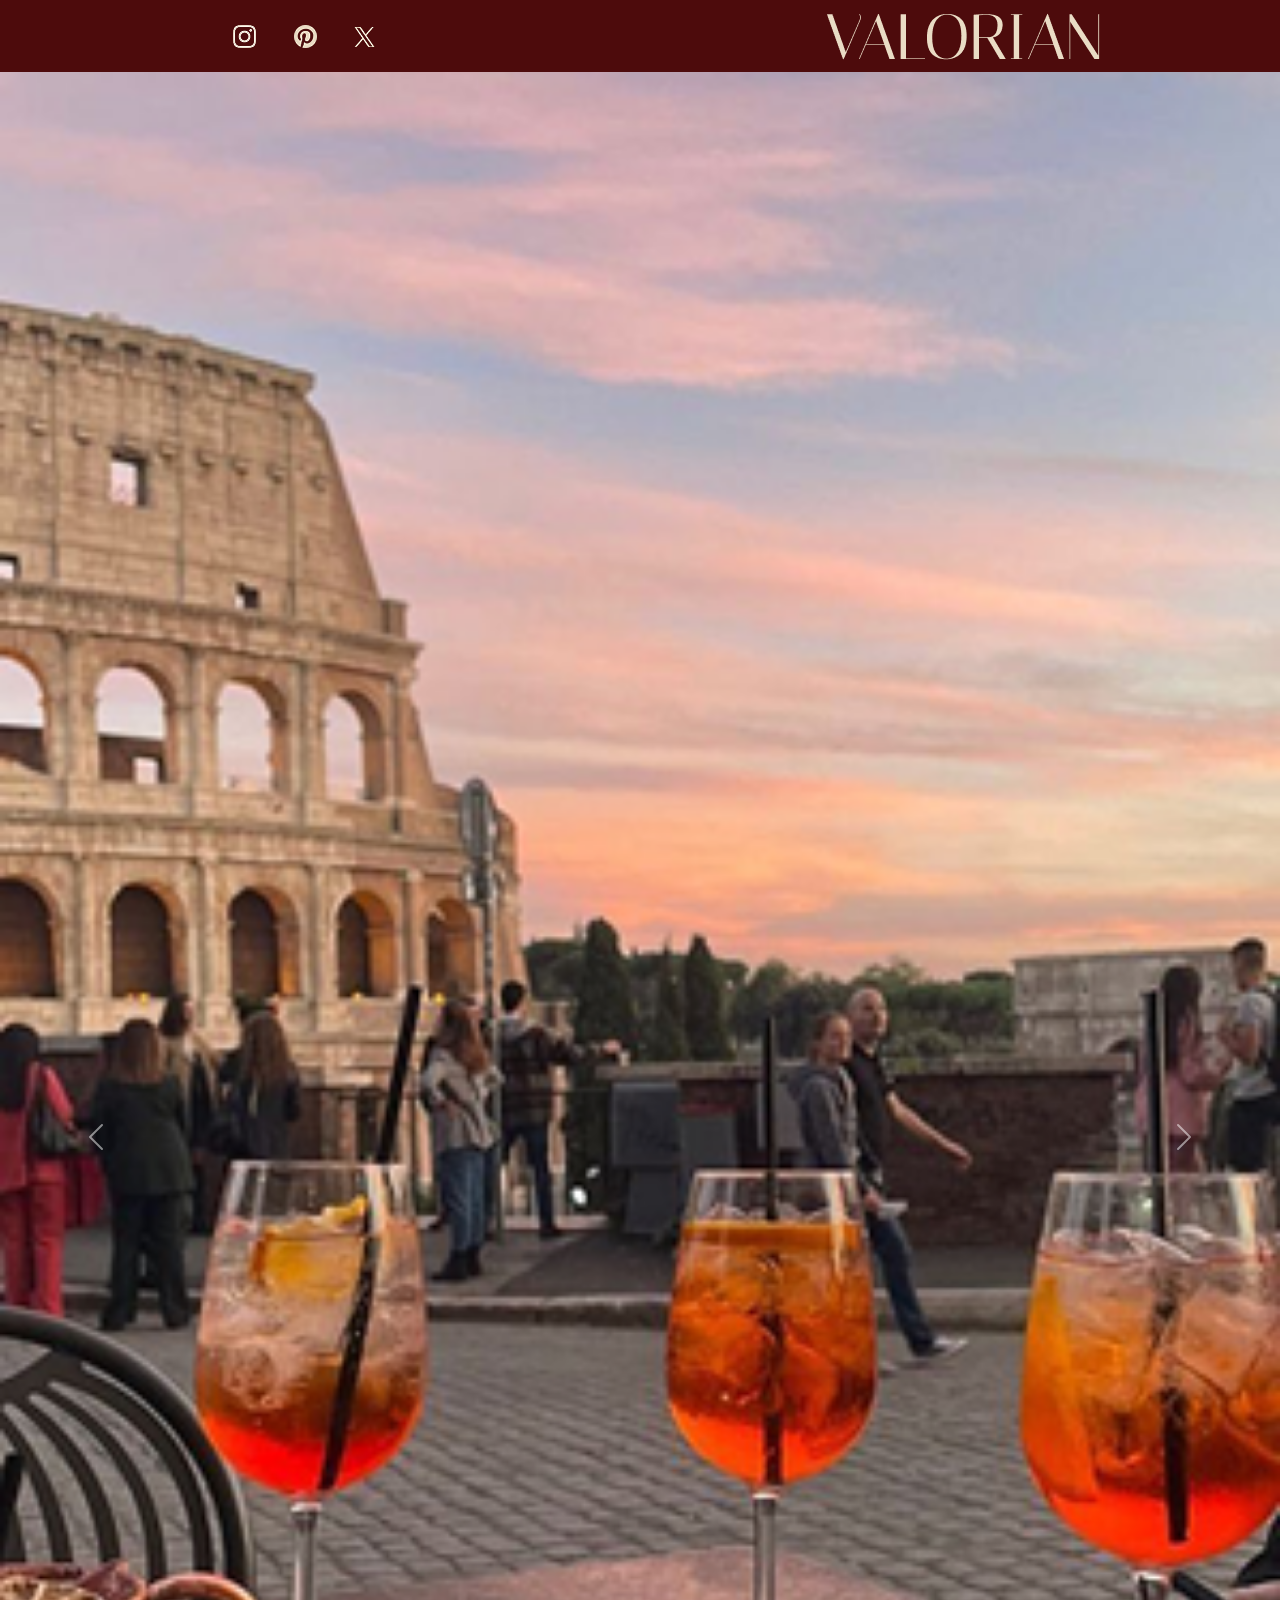
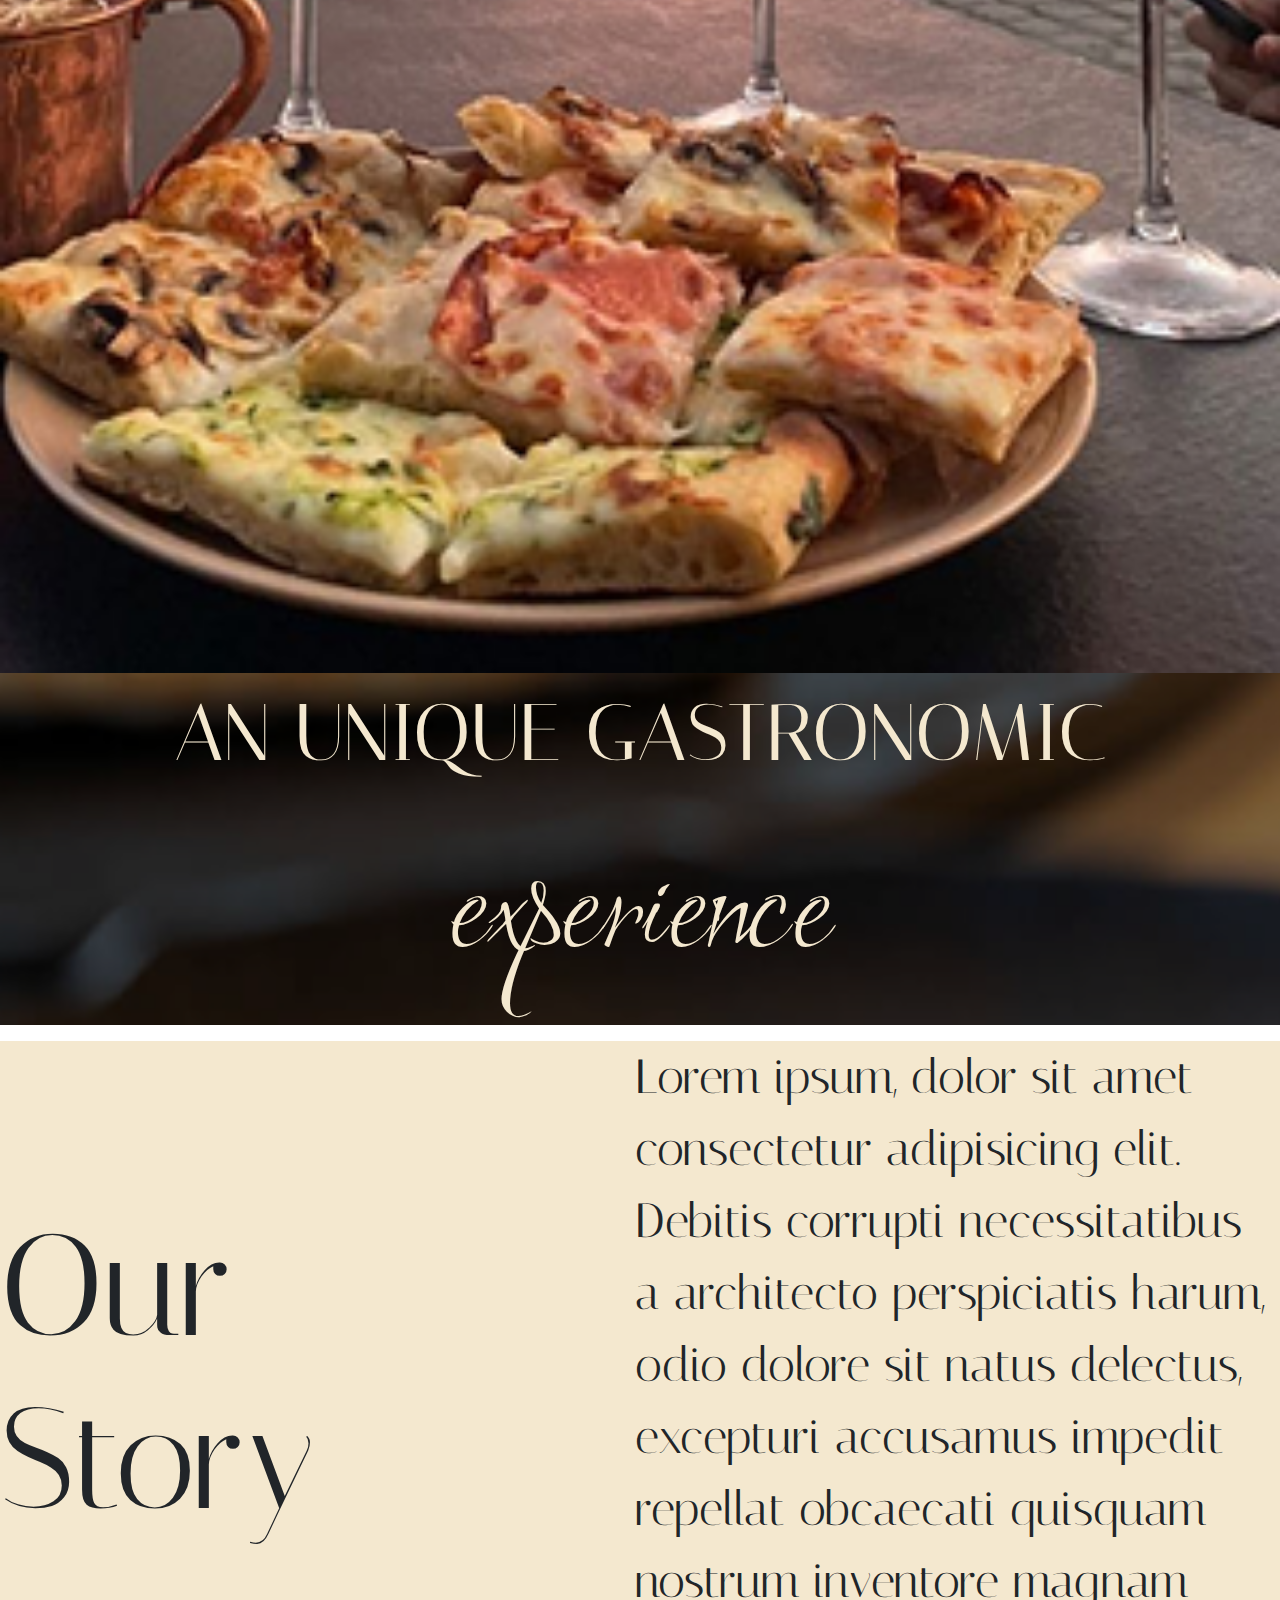
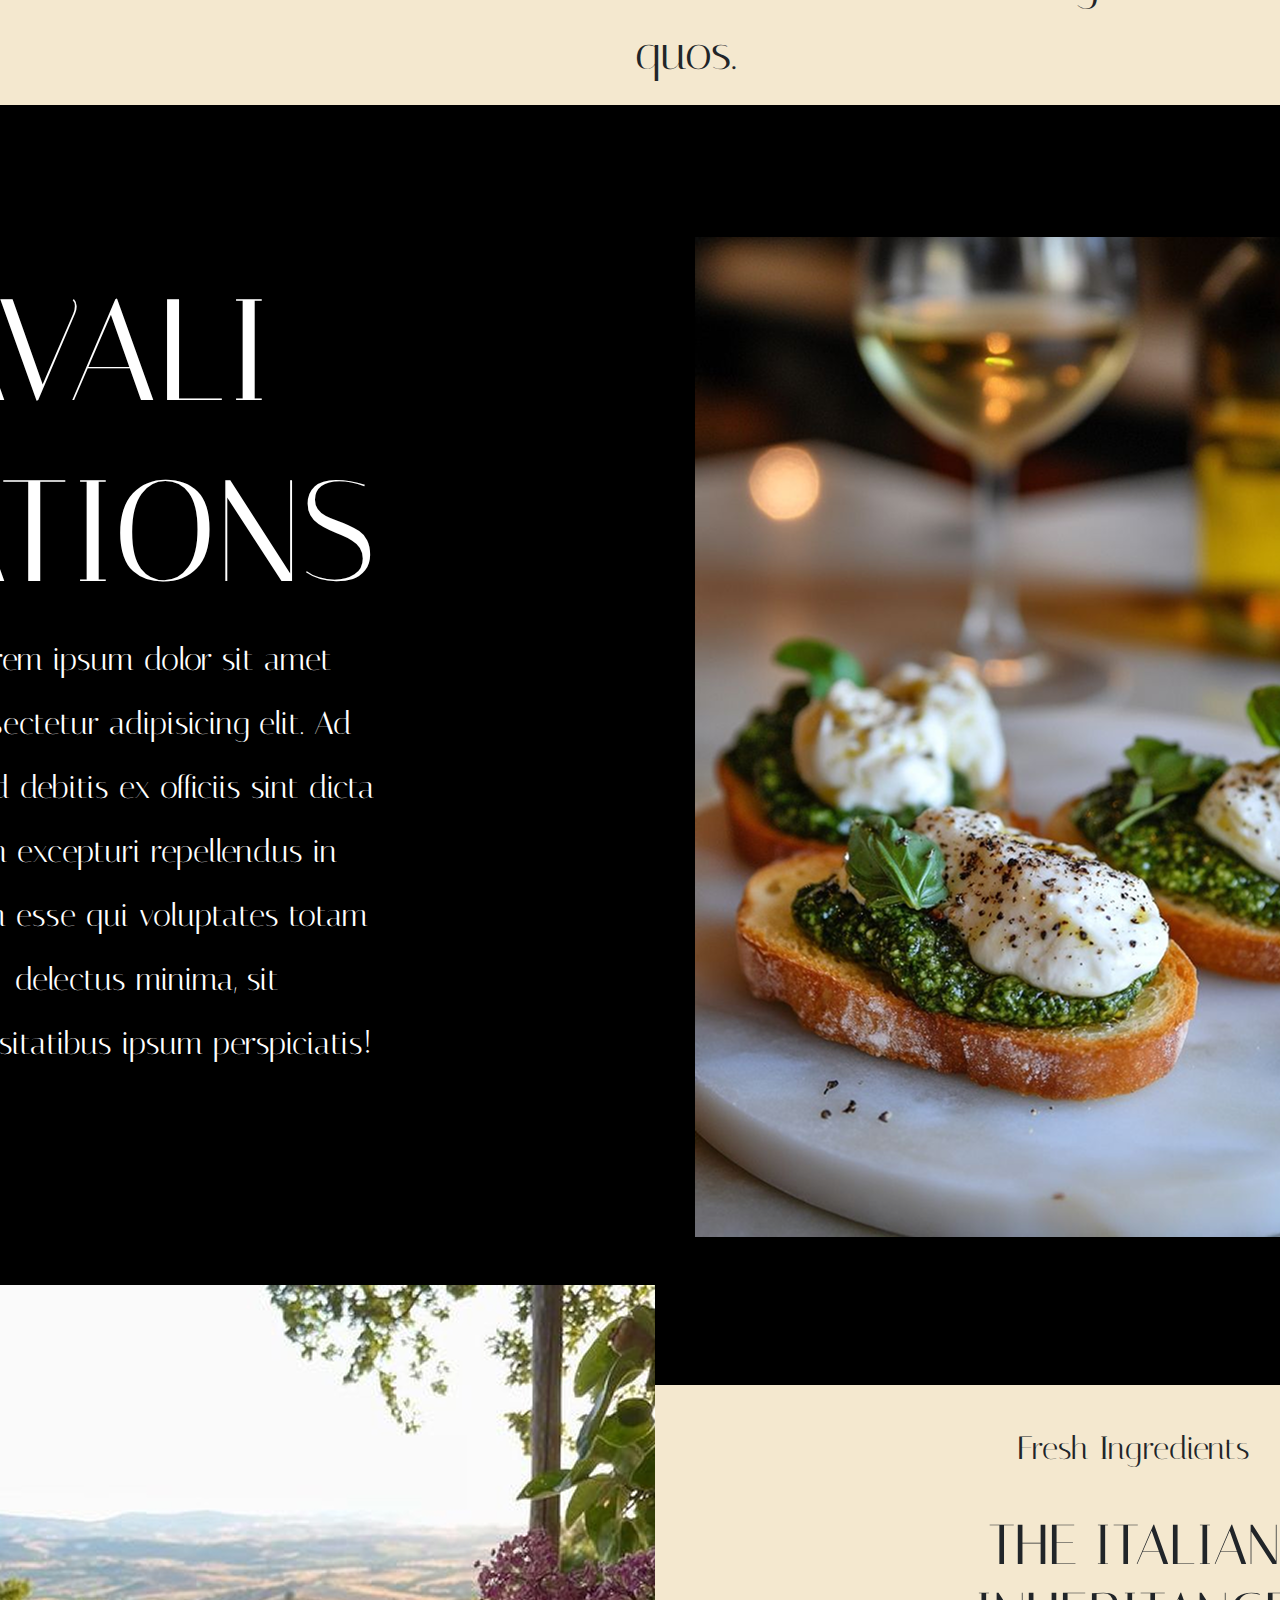
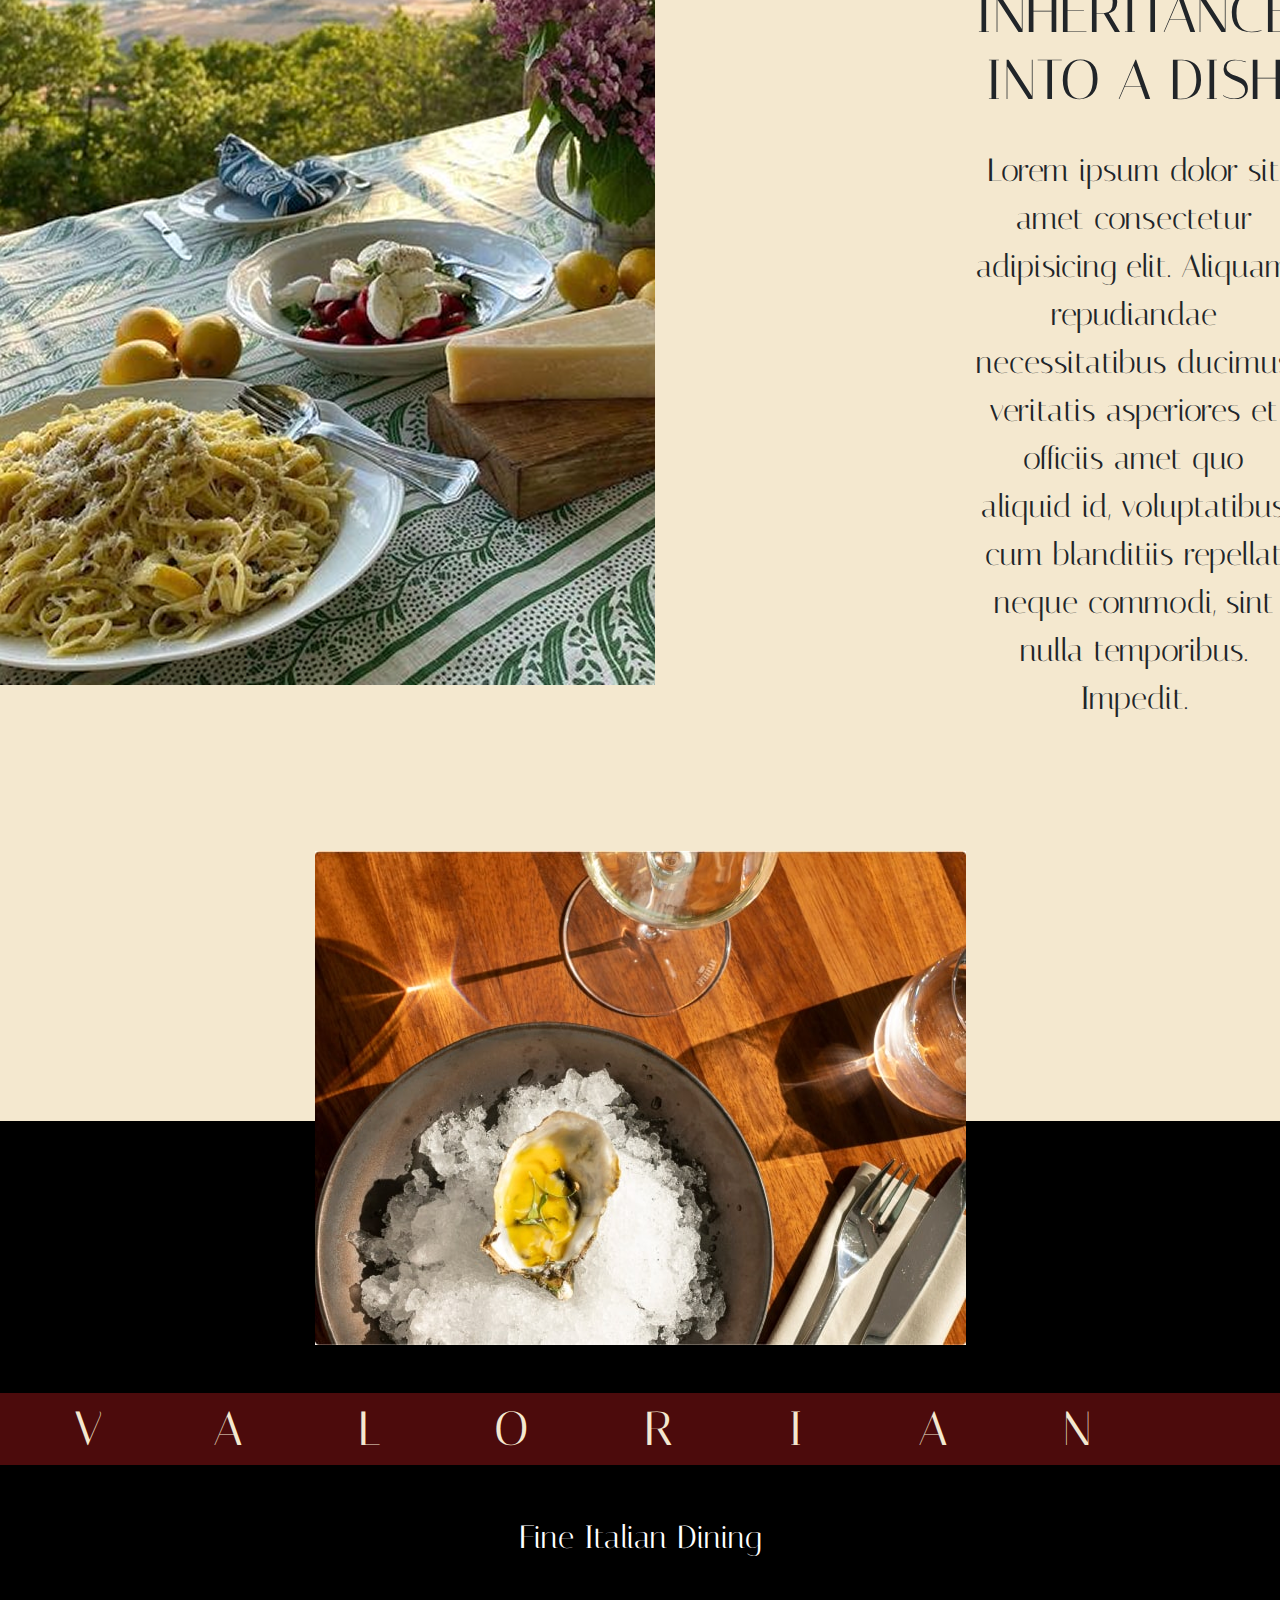
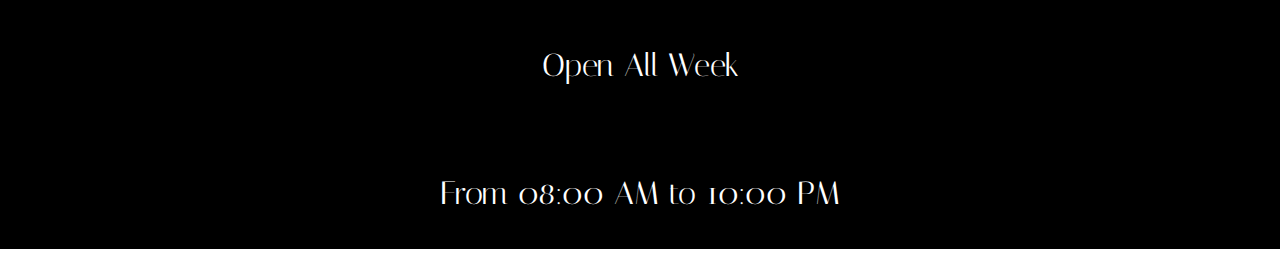
==== commit e81c08e3: "carousel-index" ====
--- a/index.html
+++ b/index.html
@@ -49,50 +49,43 @@
 
     <div id="header-image">
 
-        <div id="carouselCaptions1" class="carousel slide  carousel-fade" data-bs-ride="carousel">
+      <div id="carouselFade" class="carousel slide carousel-fade">
+        <div class="carousel-inner">
+          <div class="carousel-item active">
+            <img src="imagens/img1.png" class="d-block w-100" alt="...">
+          </div>
+          <div class="carousel-item">
+            <img src="imagens/img2.png" class="d-block w-100" alt="...">
+          </div>
+          <div class="carousel-item">
+            <img src="imagens/img3.png" class="d-block w-100" alt="...">
+          </div>
+          <div class="carousel-item">
+            <img src="imagens/img4.png" class="d-block w-100" alt="...">
+          </div>
+          <div class="carousel-item">
+            <img src="imagens/img5.png" class="d-block w-100" alt="...">
+          </div>
+        </div>
+        <button class="carousel-control-prev" type="button" data-bs-target="#carouselFade" data-bs-slide="prev">
+          <span class="carousel-control-prev-icon" aria-hidden="true"></span>
+          <span class="visually-hidden">Previous</span>
+        </button>
+        <button class="carousel-control-next" type="button" data-bs-target="#carouselFade" data-bs-slide="next">
+          <span class="carousel-control-next-icon" aria-hidden="true"></span>
+          <span class="visually-hidden">Next</span>
+        </button>
+      </div>
 
-          <div class="carousel-indicators">
-            <button type="button" data-bs-target="#carouselCaptions1" data-bs-slide-to="0" class="active" aria-current="true" aria-label="Slide 1"></button>
-            <button type="button" data-bs-target="#carouselCaptions1" data-bs-slide-to="1" aria-label="Slide 2"></button>
-            <button type="button" data-bs-target="#carouselCaptions1" data-bs-slide-to="2" aria-label="Slide 3"></button>
-            <button type="button" data-bs-target="#carouselCaptions1" data-bs-slide-to="3" aria-label="Slide 4"></button>
-            <button type="button" data-bs-target="#carouselCaptions1" data-bs-slide-to="4" aria-label="Slide 5"></button>
-          </div>
-
-          <div class="carousel-inner">
-
-            <div class="carousel-item active" data-bs-interval="5000">
-              <img src="imagens/main-img1.png" class="d-block w-100" alt="..." >
-            </div>
-
-            <div class="carousel-item" data-bs-interval="5000">
-              <img src="imagens/main-img2.png" class="d-block w-100" alt="...">
-            </div>
-
-            <div class="carousel-item" data-bs-interval="5000">
-              <img src="imagens/main-img3.png" class="d-block w-100" alt="...">
-            </div>
-
-            <div class="carousel-item" data-bs-interval="5000">
-              <img src="imagens/main-img4.png" class="d-block w-100" alt="...">
-            </div>
-
-            <div class="carousel-item" data-bs-interval="5000">
-              <img src="imagens/main-img5.png" class="d-block w-100" alt="...">
-            </div>
-
-          </div>
-
-        </div>
+        <link href="https://cdn.jsdelivr.net/npm/bootstrap@5.3.3/dist/css/bootstrap.min.css" rel="stylesheet" integrity="sha384-QWTKZyjpPEjISv5WaRU9OFeRpok6YctnYmDr5pNlyT2bRjXh0JMhjY6hW+ALEwIH" crossorigin="anonymous">
+        <script src="https://cdn.jsdelivr.net/npm/bootstrap@5.3.3/dist/js/bootstrap.bundle.min.js" integrity="sha384-YvpcrYf0tY3lHB60NNkmXc5s9fDVZLESaAA55NDzOxhy9GkcIdslK1eN7N6jIeHz" crossorigin="anonymous"></script>
 
         <link href="https://cdn.jsdelivr.net/npm/bootstrap@5.3.3/dist/css/bootstrap.min.css" rel="stylesheet" integrity="sha384-QWTKZyjpPEjISv5WaRU9OFeRpok6YctnYmDr5pNlyT2bRjXh0JMhjY6hW+ALEwIH" crossorigin="anonymous">
         <script src="https://cdn.jsdelivr.net/npm/bootstrap@5.3.3/dist/js/bootstrap.bundle.min.js" integrity="sha384-YvpcrYf0tY3lHB60NNkmXc5s9fDVZLESaAA55NDzOxhy9GkcIdslK1eN7N6jIeHz" crossorigin="anonymous"></script>
 
         <p id="carousel-bottom-text1">AN UNIQUE GASTRONOMIC</p>
         <p id="carousel-bottom-text2">experience</p>
-    
     </div>
-        
 
     <main id="main-page">
 
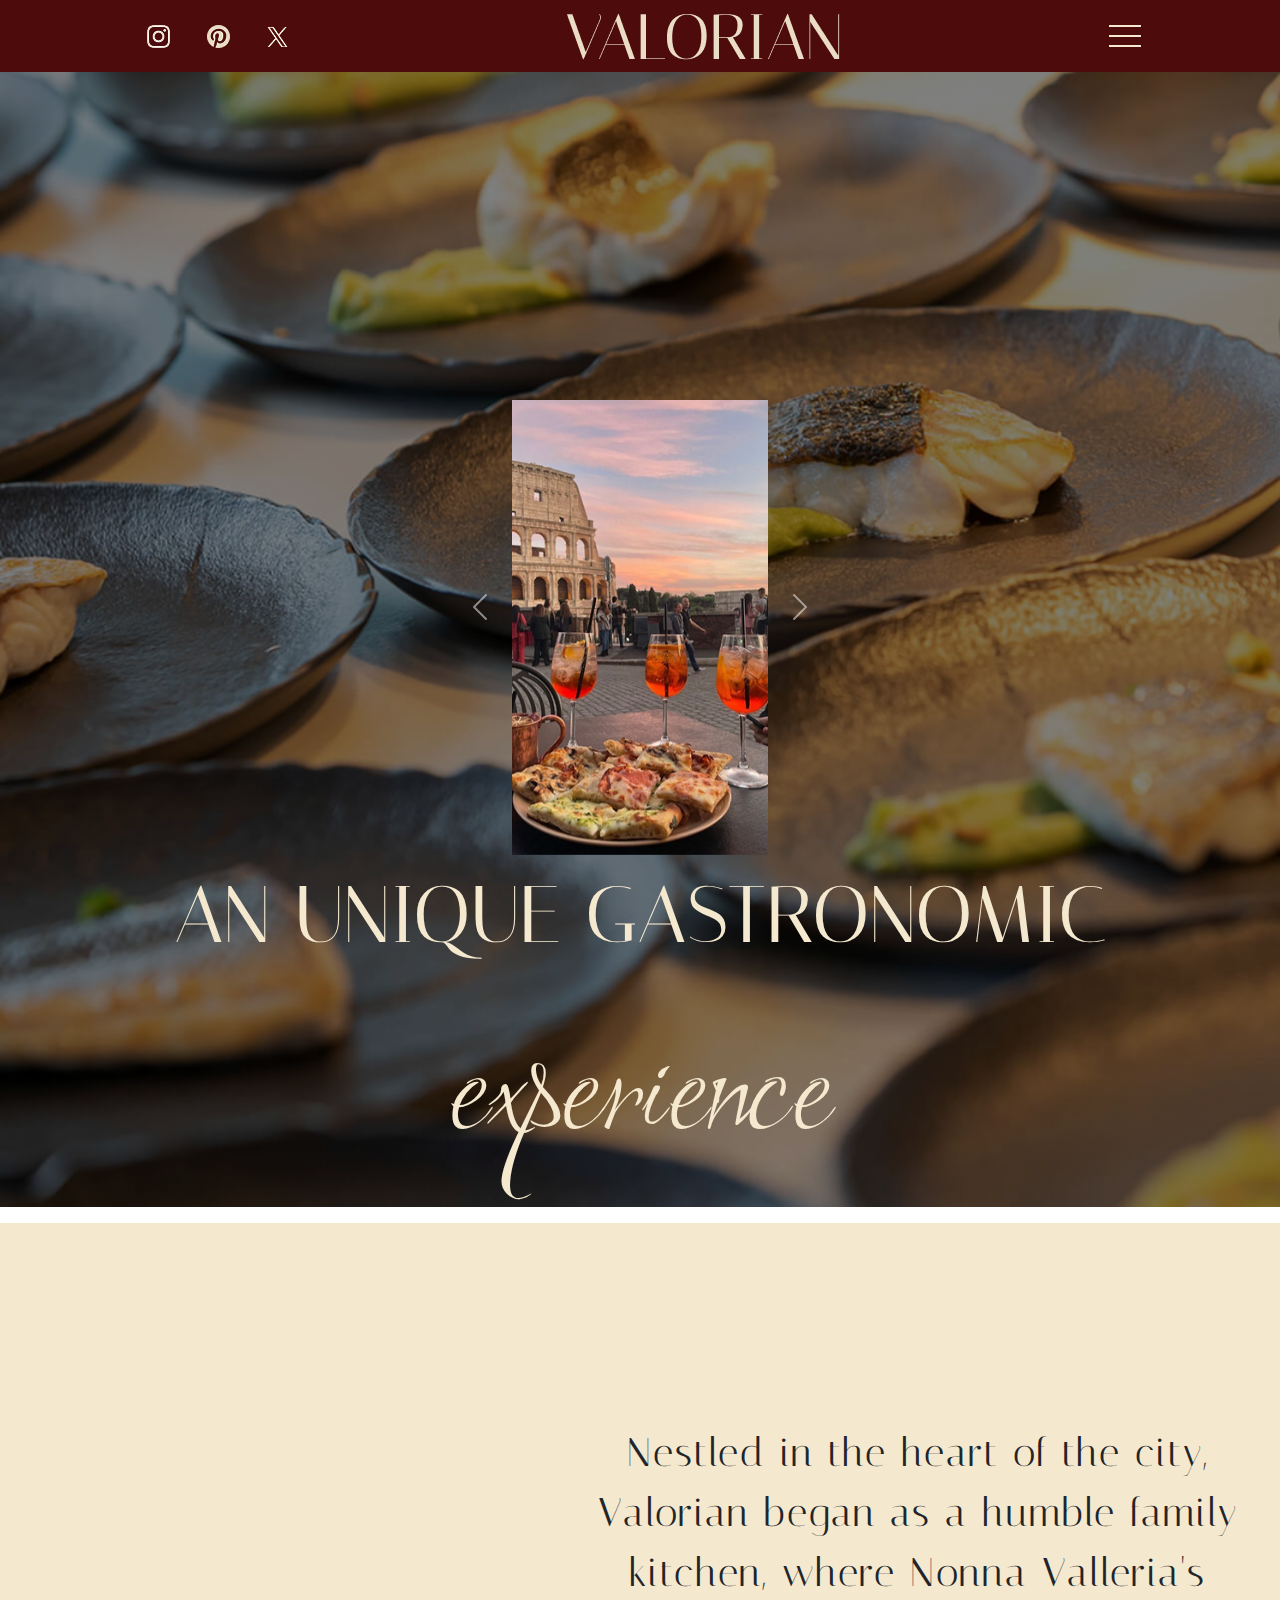
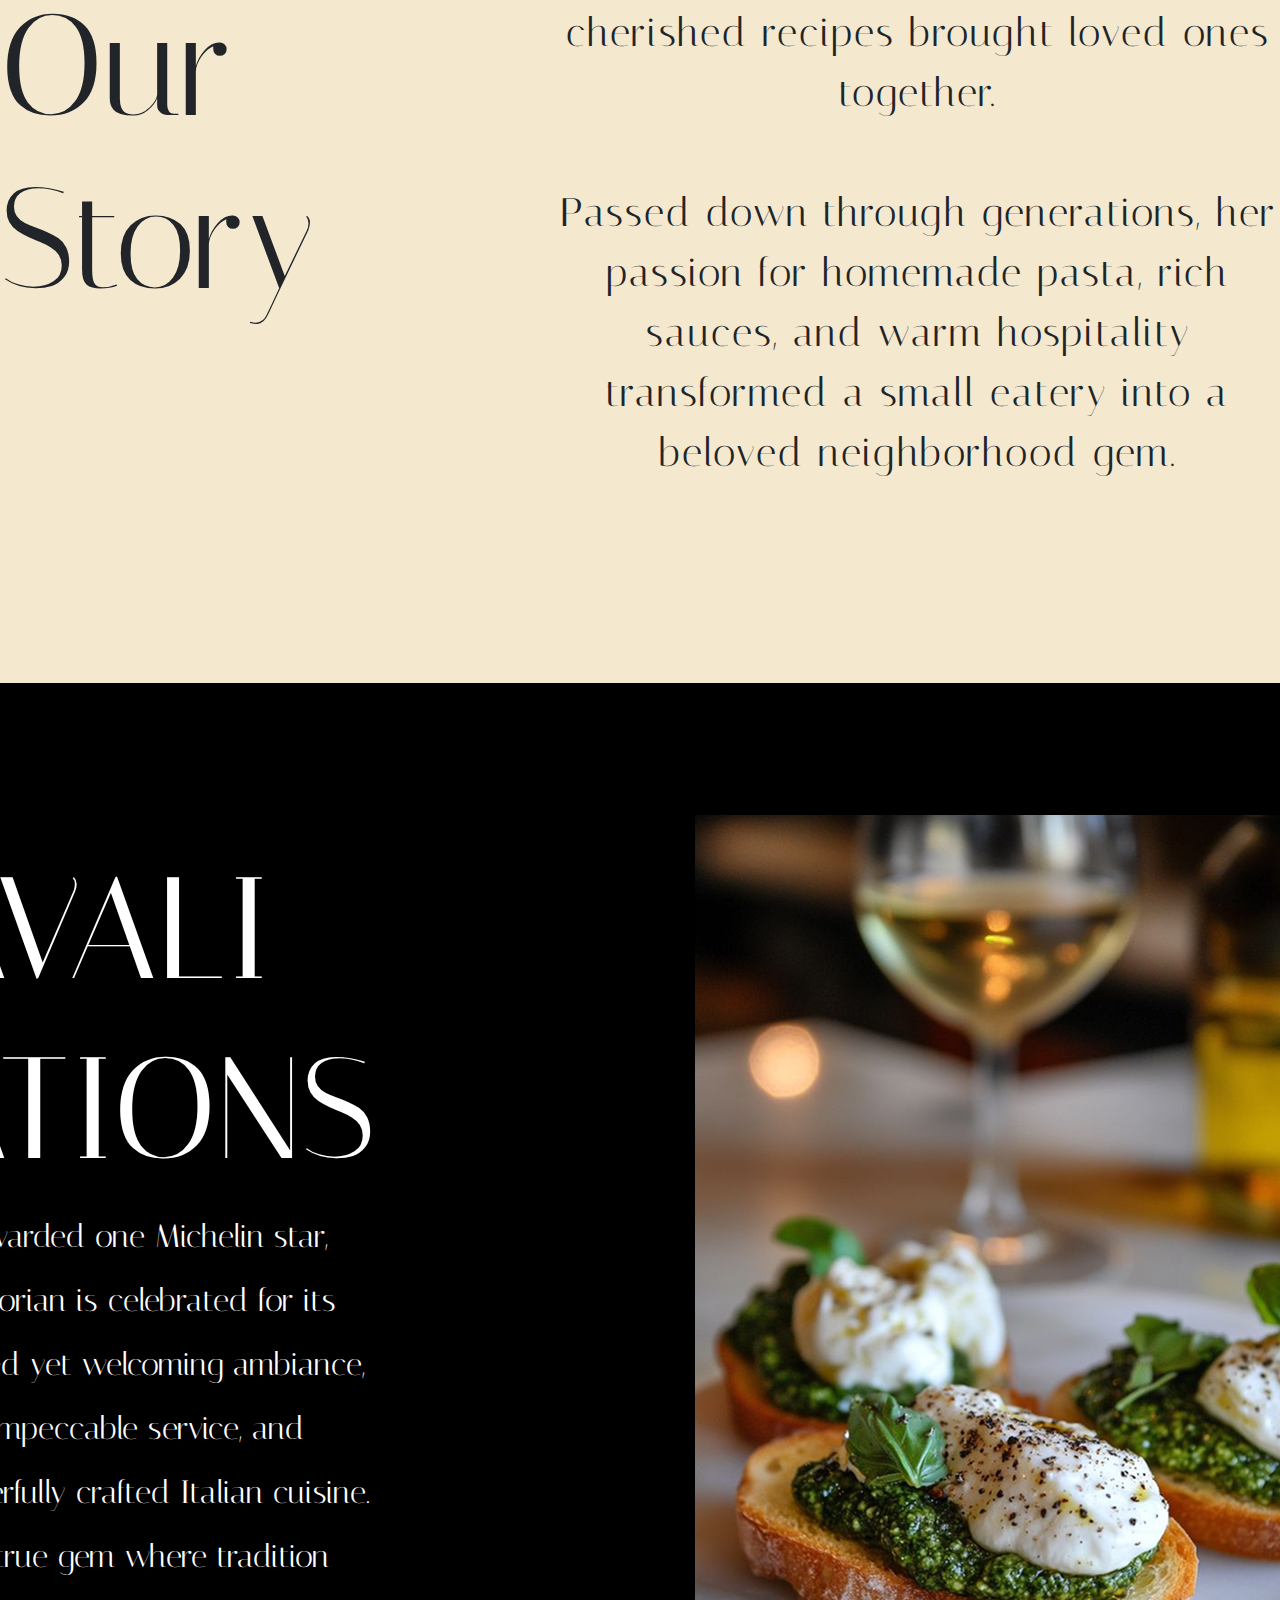
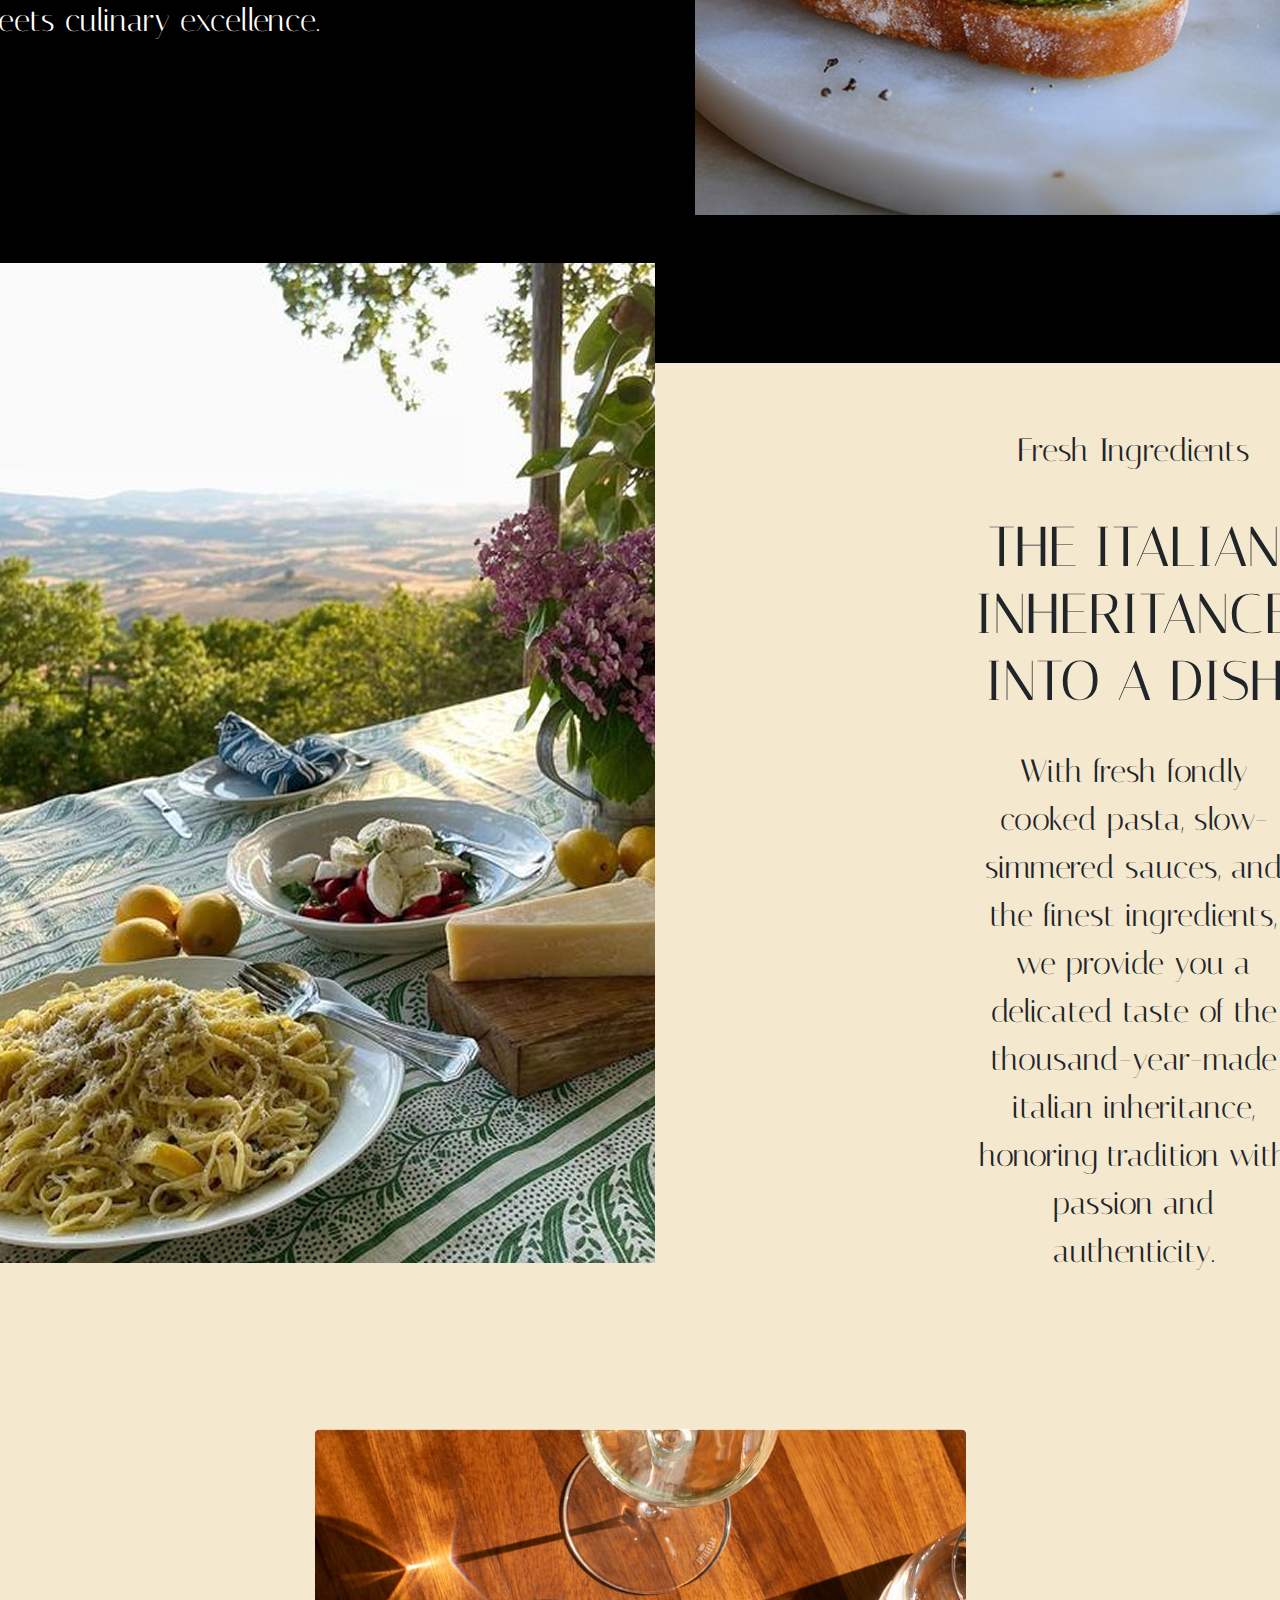
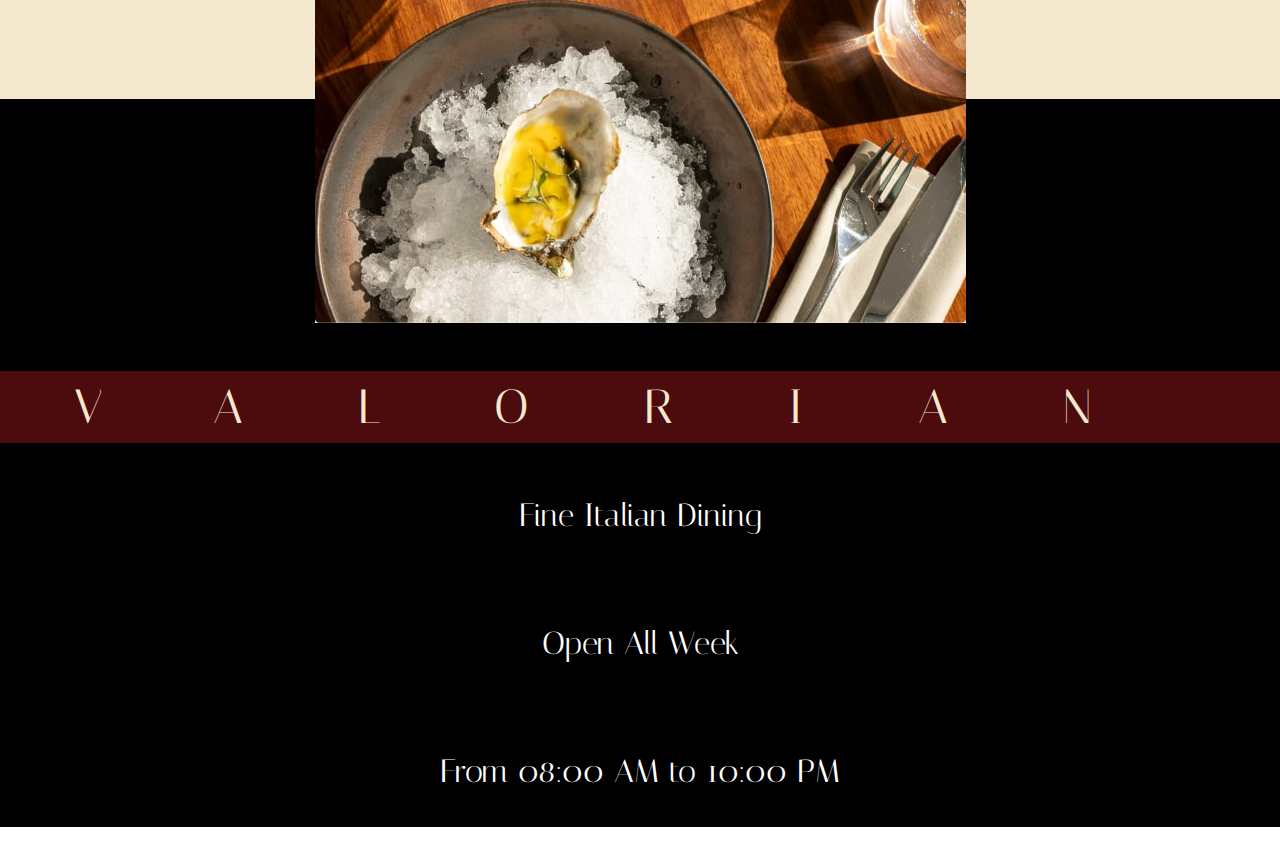
==== commit 54628a63: "VALORIAN" ====
--- a/index.html
+++ b/index.html
@@ -6,11 +6,13 @@
     <title>VALORIAN</title>
     <link rel="stylesheet" href="css/principal.css">
     <link rel="preconnect" href="https://fonts.googleapis.com">
+    <link rel="icon" type="image/png" href="favicon.png">
     <link rel="preconnect" href="https://fonts.gstatic.com" crossorigin>
     <link href="https://fonts.googleapis.com/css2?family=Great+Vibes&family=Italiana&display=swap" rel="stylesheet">
     <link rel="preconnect" href="https://fonts.googleapis.com">
     <link rel="preconnect" href="https://fonts.gstatic.com" crossorigin>
     <link href="https://fonts.googleapis.com/css2?family=Love+Light&display=swap" rel="stylesheet">
+
 
 </head>
 <body>
@@ -87,6 +89,11 @@
         <p id="carousel-bottom-text2">experience</p>
     </div>
 
+        
+    
+    
+        
+
     <main id="main-page">
 
 
@@ -95,7 +102,7 @@
       <div id="about-us-part">
 
           <h1 id="title">Our Story</h1>
-          <p id="text">Lorem ipsum, dolor sit amet consectetur adipisicing elit. Debitis corrupti necessitatibus a architecto perspiciatis harum, odio dolore sit natus delectus, excepturi accusamus impedit repellat obcaecati quisquam nostrum inventore magnam quos.</p>
+          <p id="text">Nestled in the heart of the city, Valorian began as a humble family kitchen, where Nonna Valleria's cherished recipes brought loved ones together. <br> <br> Passed down through generations, her passion for homemade pasta, rich sauces, and warm hospitality transformed a small eatery into a beloved neighborhood gem. </p>
 
       </div> 
       
@@ -105,7 +112,8 @@
             <div id="left-side-avaliations">
                 <h1 id="avaliations-title">AVALI</h1>
                 <h1 id="avaliations-title">ATIONS</h1>
-                <p id="avaliations">Lorem ipsum dolor sit amet consectetur adipisicing elit. Ad aliquid debitis ex officiis sint dicta non excepturi repellendus in ipsam esse qui voluptates totam delectus minima, sit necessitatibus ipsum perspiciatis!</p>
+                <p id="avaliations">Awarded one Michelin star, Valorian is celebrated for its refined yet welcoming ambiance, impeccable service, and masterfully crafted Italian cuisine. A true gem where tradition meets culinary excellence.</p>
+    
             </div>
 
             <figure>
@@ -128,7 +136,7 @@
 
               <p id="ingredients-first-text">Fresh Ingredients</p> <br>
               <h1 id="ingredients-second-text">THE ITALIAN INHERITANCE INTO A DISH</h1> <br>
-              <p id="ingredients-third-text">Lorem ipsum dolor sit amet consectetur adipisicing elit. Aliquam repudiandae necessitatibus ducimus veritatis asperiores et officiis amet quo aliquid id, voluptatibus cum blanditiis repellat neque commodi, sint nulla temporibus. Impedit.</p><br>
+              <p id="ingredients-third-text">With fresh fondly cooked pasta, slow-simmered sauces, and the finest ingredients, we provide you a delicated taste of the thousand-year-made italian inheritance, honoring tradition with passion and authenticity.</p><br>
               
             </div>
         </div>
--- a/css/principal.css
+++ b/css/principal.css
@@ -116,10 +116,9 @@
 header#texto{
     background-color: #4d0b0c;
     height: 8vh;
-    width: 200vh;
+    width: 100vw;
     position: fixed;
     z-index: 1000;
- 
 }
 
 #header-image{
@@ -130,12 +129,22 @@
     
 }
 
-#carouselCaptions1 {
+#carouselFade .carousel-inner{
     margin: 0 auto;
     padding-top: 25em;
     max-width: 20vw;
 }
 
+#carouselFade button.carousel-control-prev{
+    margin-left: 30vw;
+    margin-top: 40vh;
+}
+
+#carouselFade button.carousel-control-next{
+    margin-right: 30vw;
+    margin-top: 40vh;
+}
+
 #carousel-bottom-text1{
     font-size: 500%;
     text-align: center;
@@ -163,7 +172,7 @@
     display: flex;
     align-items: center;
     justify-content: center;
-    gap: 20em;
+    gap: 15em;
 }
 
 h1#title{
@@ -174,9 +183,13 @@
 }
 
 p#text{
-    max-width: 30em;
-    font-size: 300%;
-    font-family: "Italiana", serif;
+    max-width: 20em;
+    text-align: center;
+    font-size: 250%;
+    font-family: "Italiana", serif;
+    letter-spacing: 2px;
+    margin-top: 5em;
+    margin-bottom: 5em;
 }
 
 
